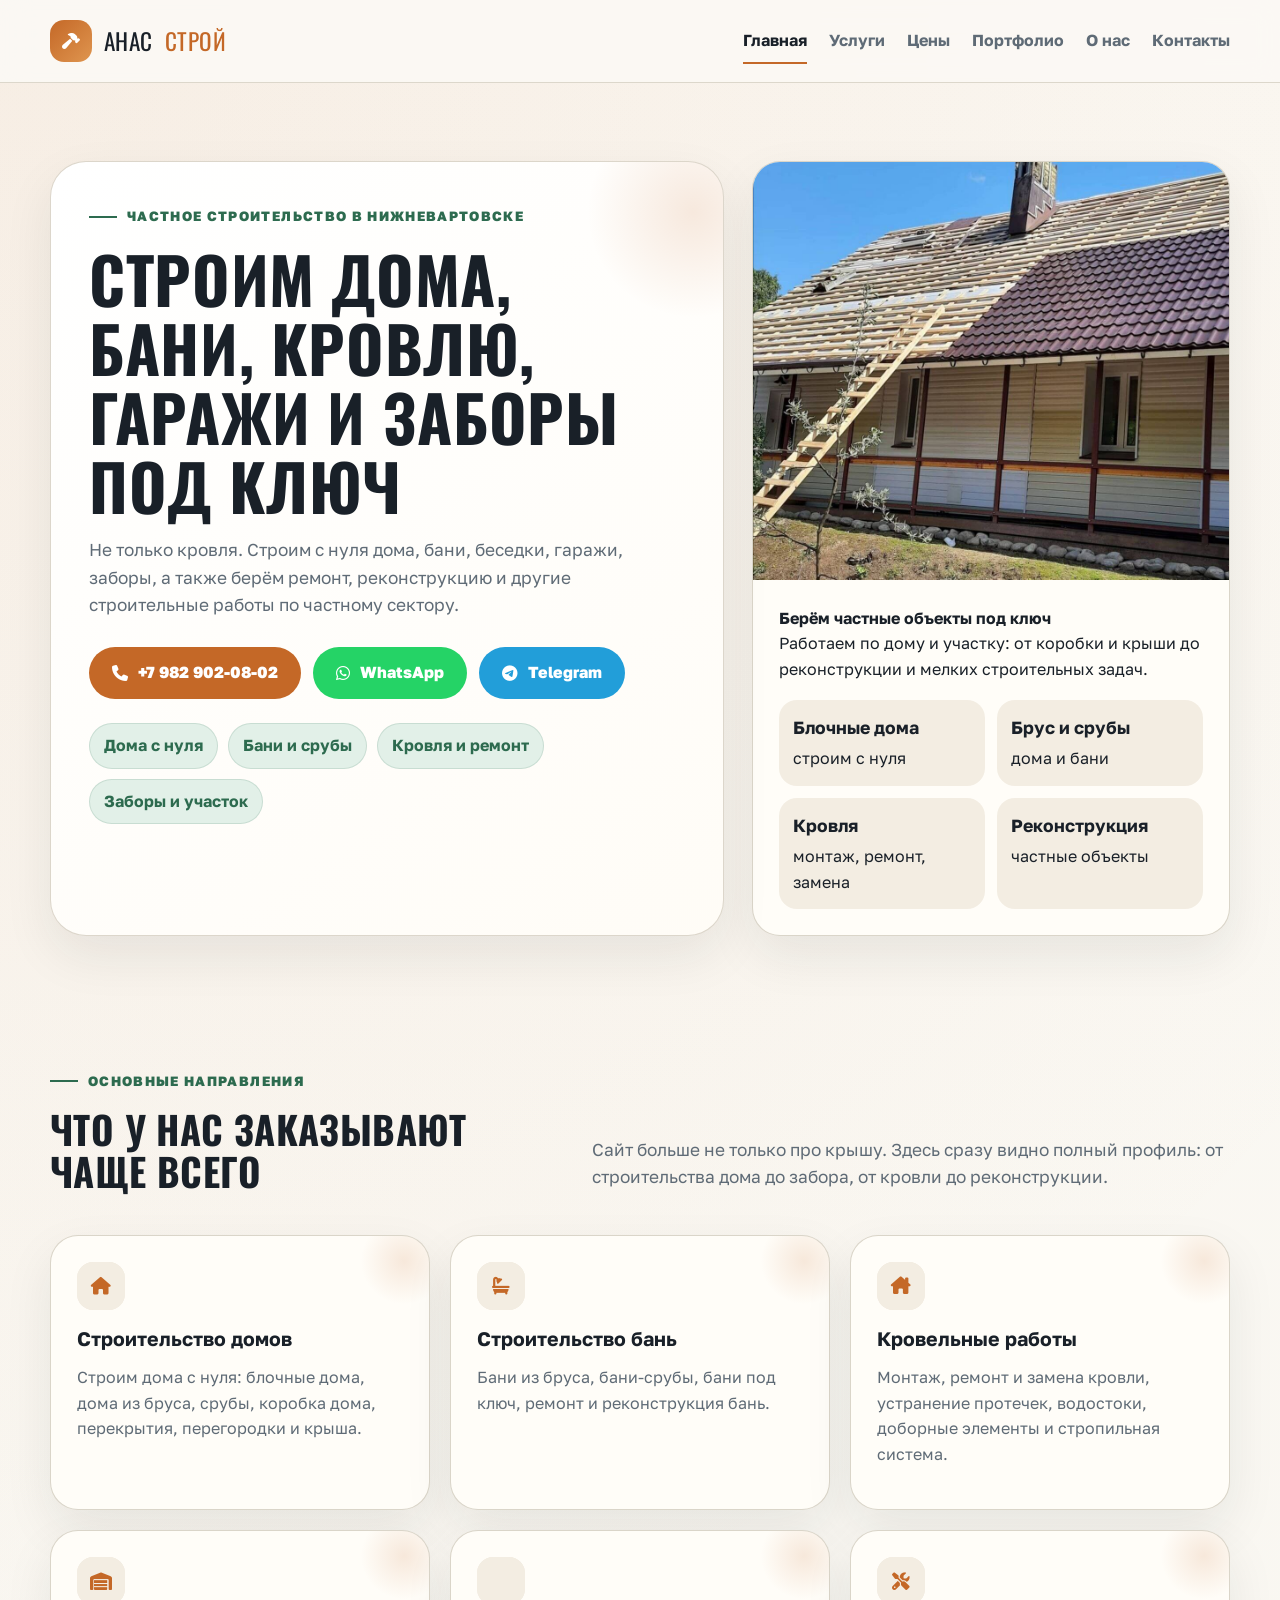
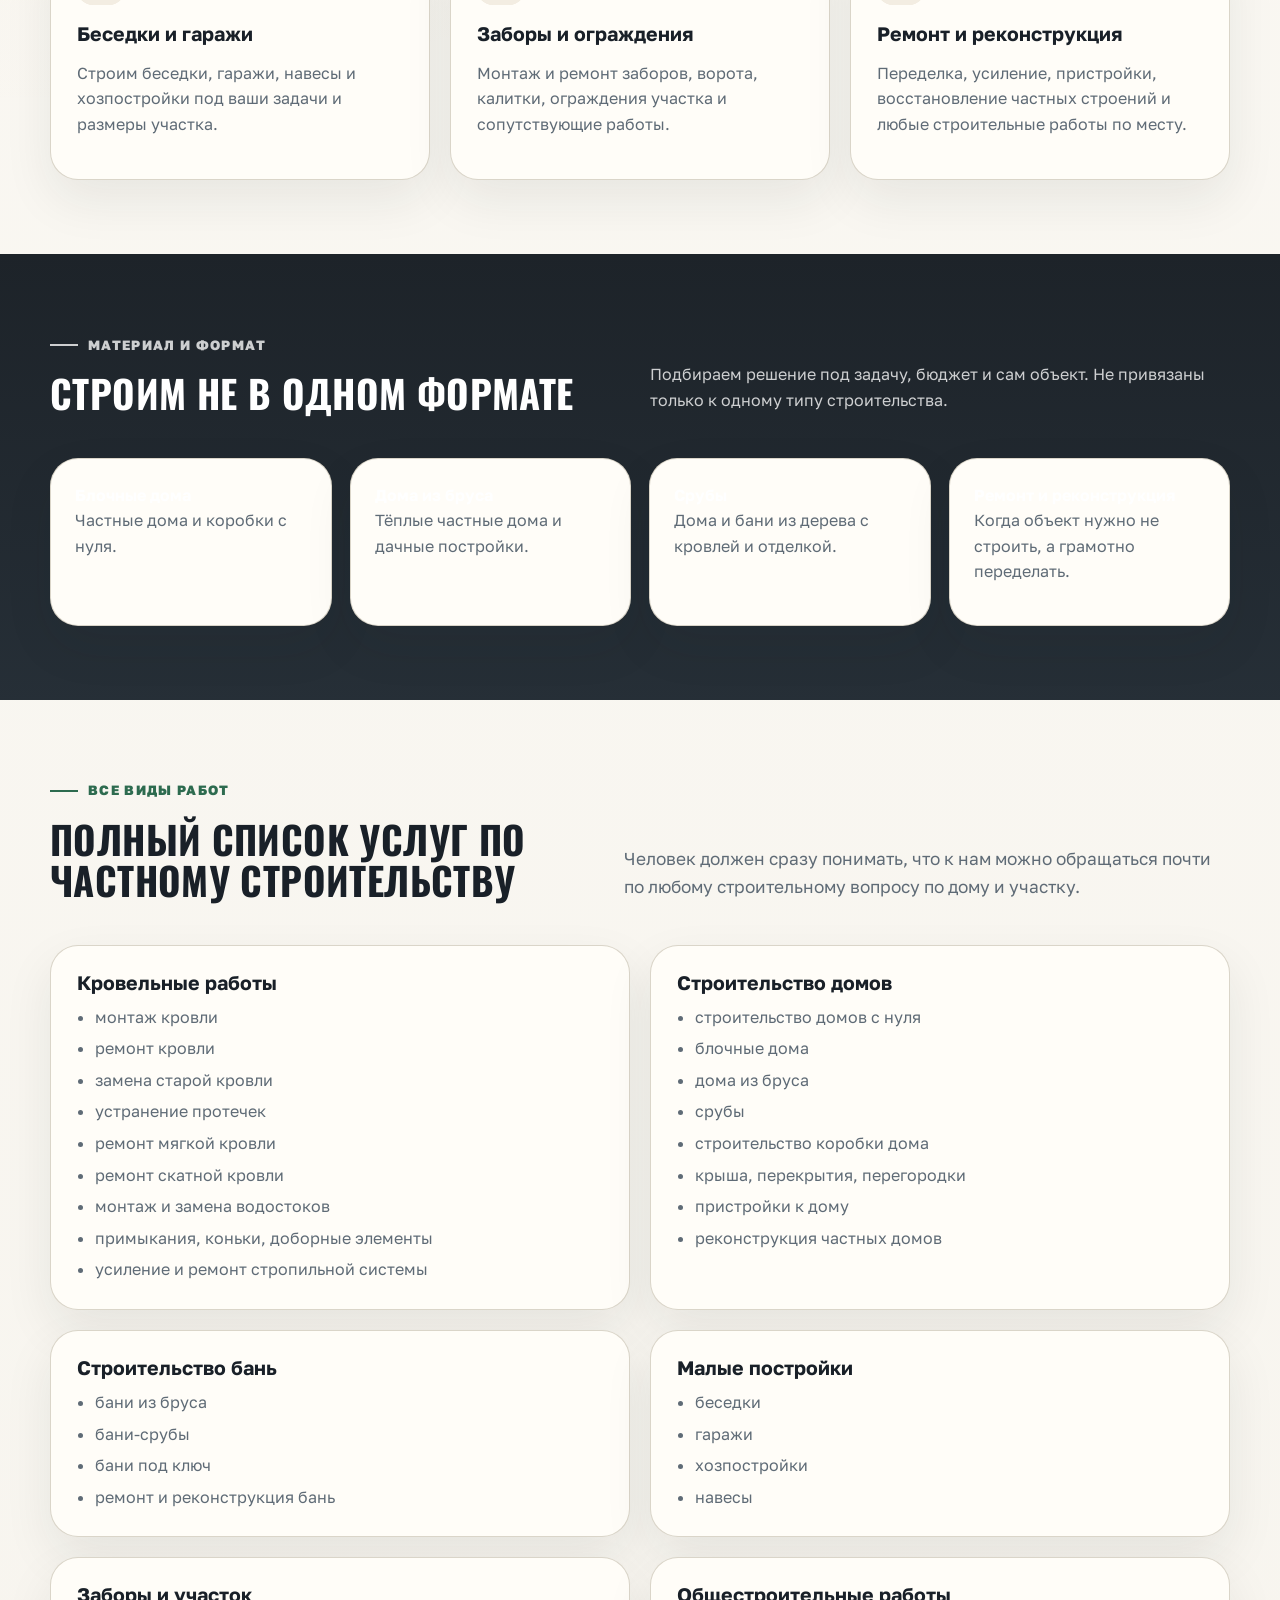
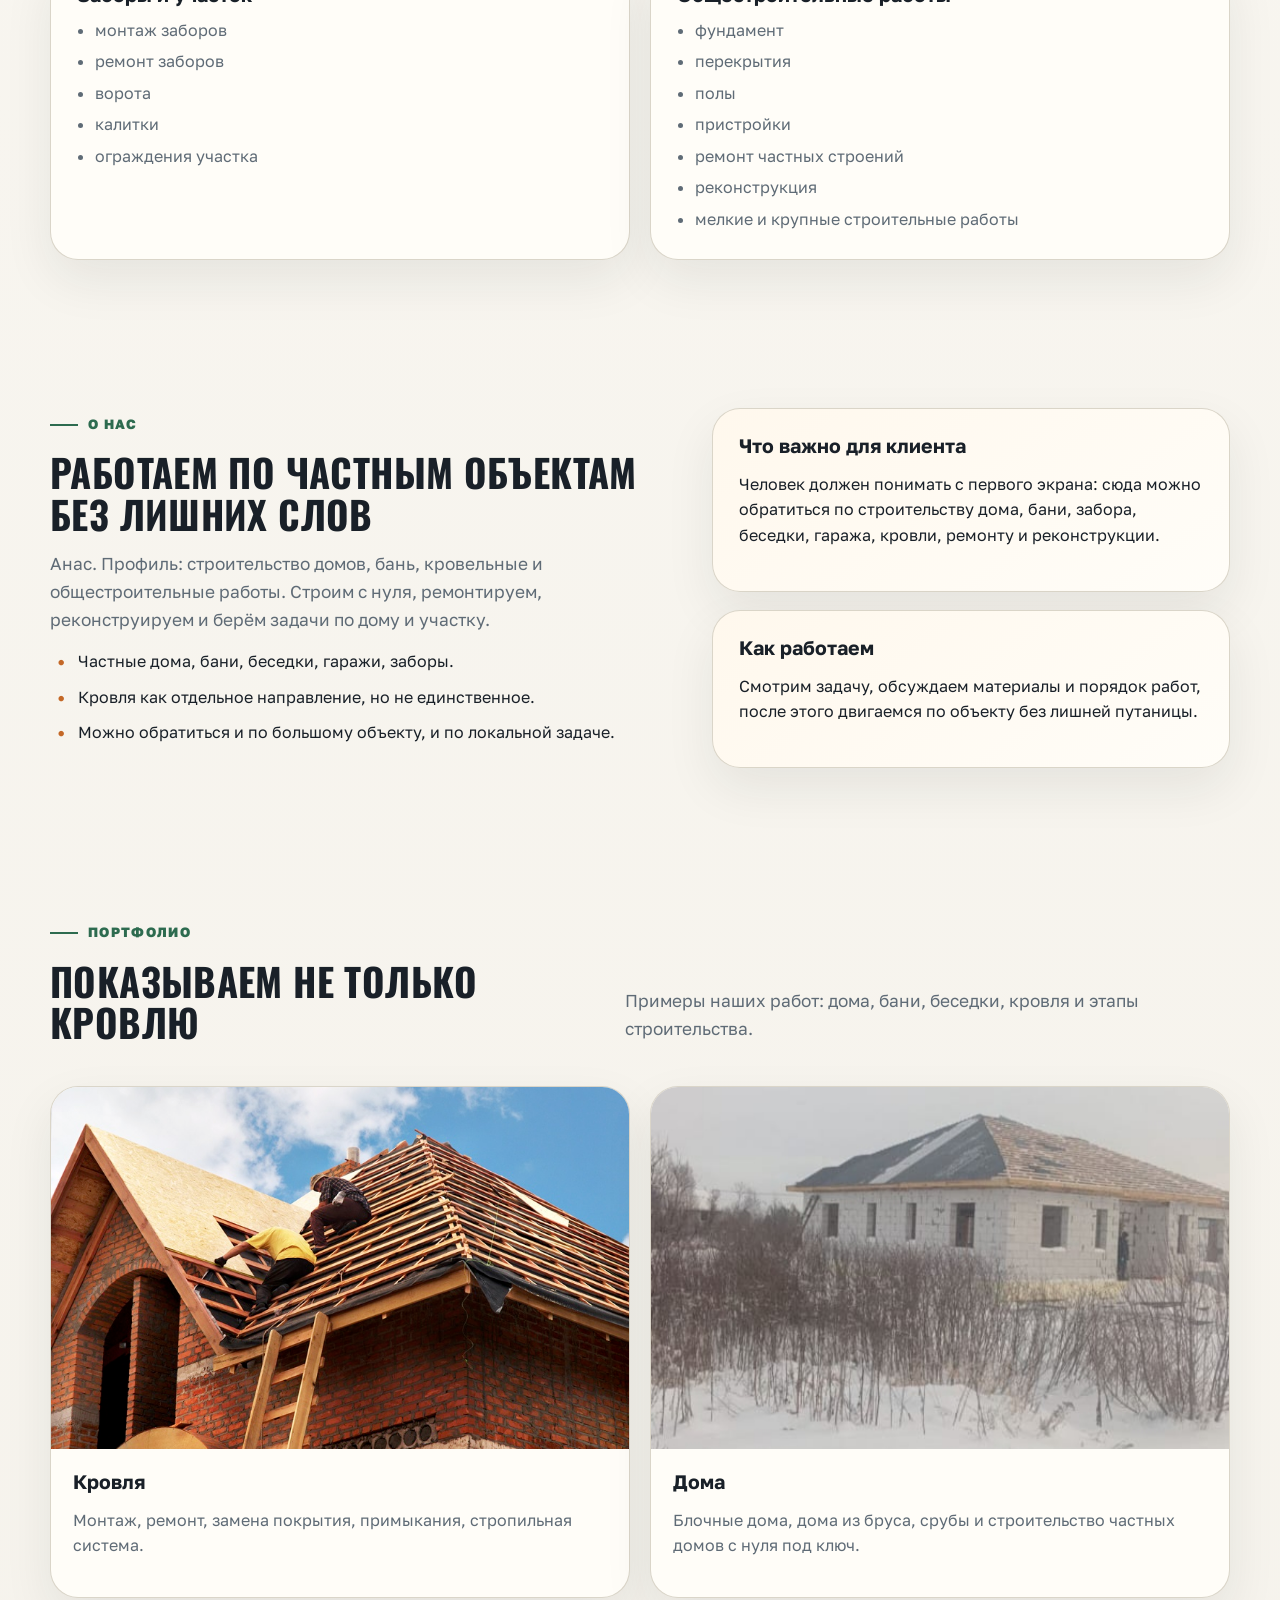
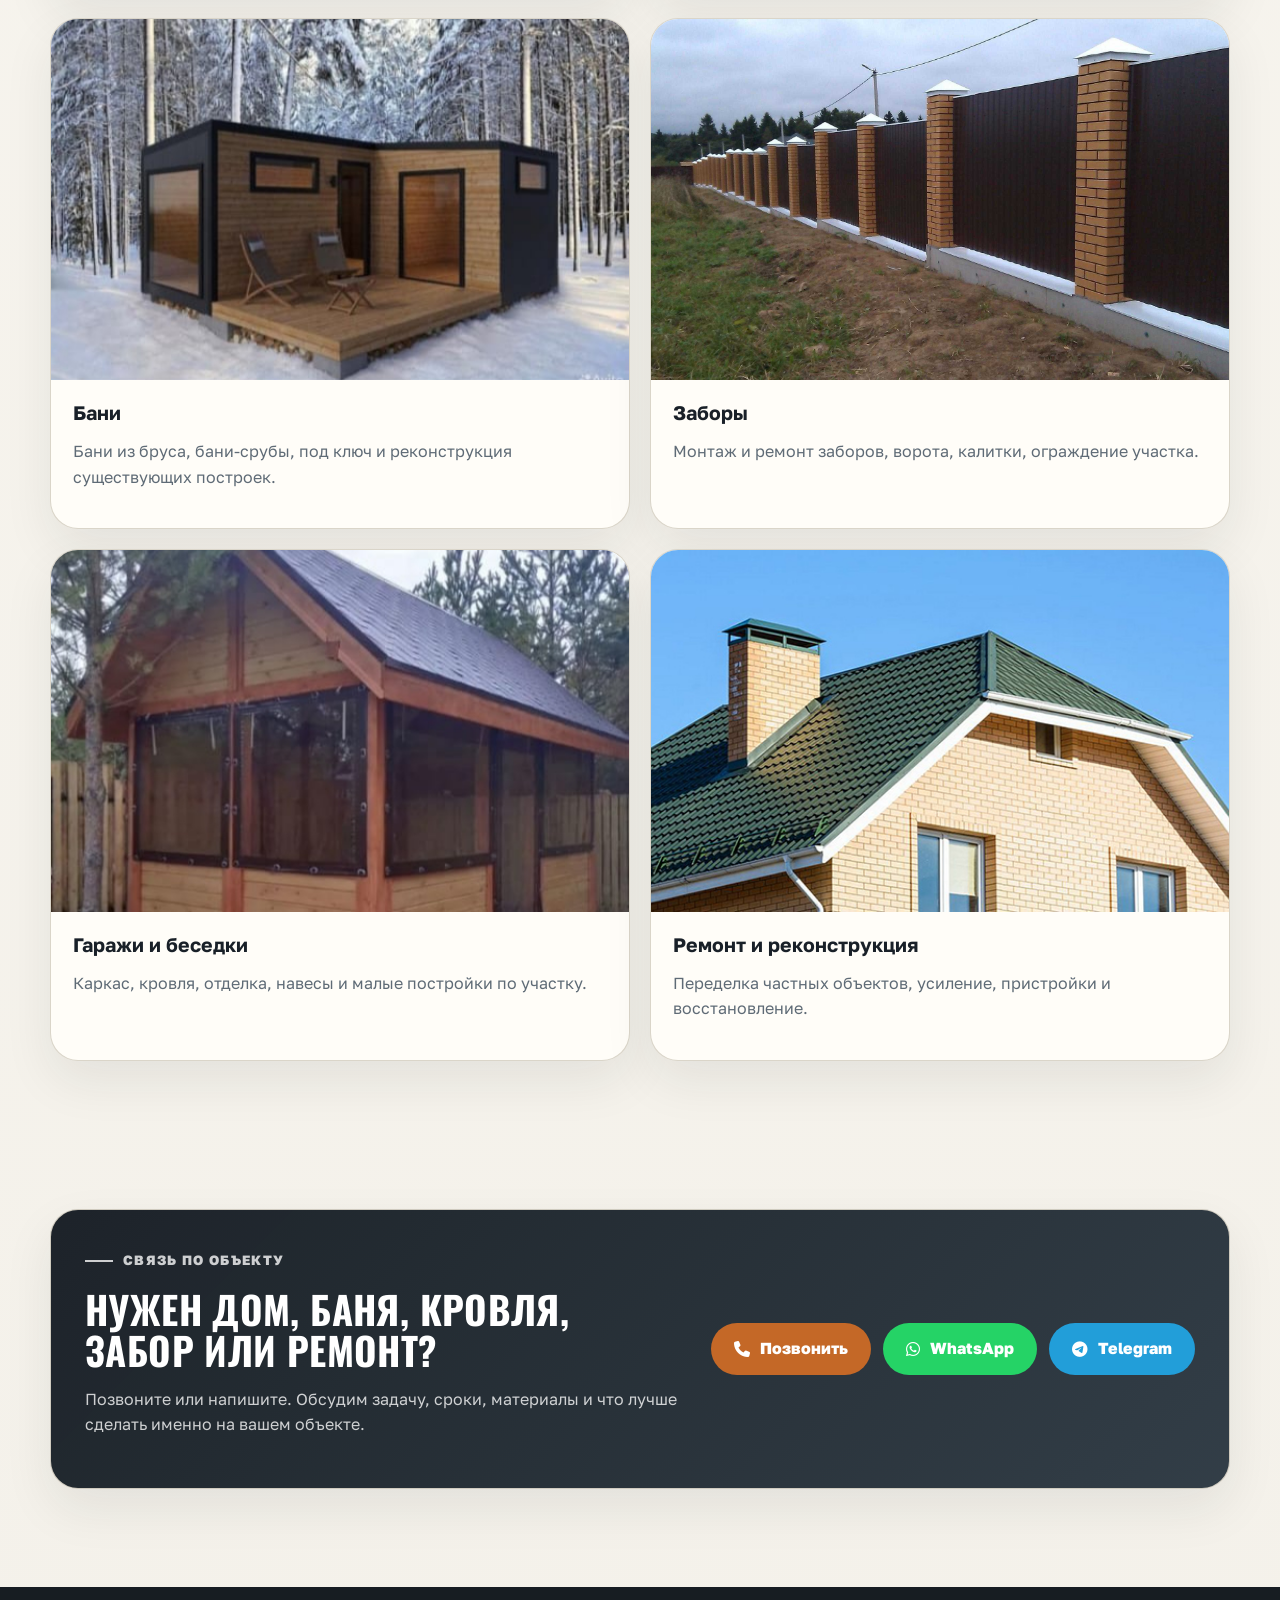
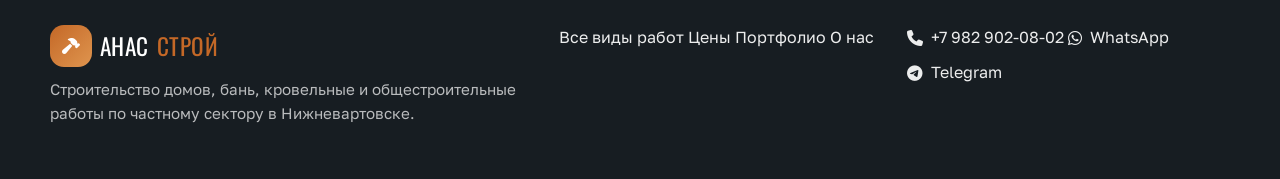
==== index.html @ 3f14ae87 "Initial copy of krovlya1-edit site" ====
<!DOCTYPE html>
<html lang="ru">
<head>
  <meta charset="UTF-8">
  <meta name="viewport" content="width=device-width, initial-scale=1.0">
  <title>Строительство домов, бань и кровельные работы в Нижневартовске | Анас</title>
  <meta name="description" content="Анас. Строительство домов, бань, беседок, гаражей и заборов в Нижневартовске. Кровельные работы, ремонт, реконструкция и все строительные работы по частному сектору.">
  <meta name="theme-color" content="#1d2329">
  <link rel="preconnect" href="https://fonts.googleapis.com">
  <link rel="preconnect" href="https://fonts.gstatic.com" crossorigin>
  <link href="https://fonts.googleapis.com/css2?family=Golos+Text:wght@400;500;700;800&family=Oswald:wght@500;600;700&display=swap" rel="stylesheet">
  <link rel="stylesheet" href="styles.css">
  <link rel="stylesheet" href="https://cdnjs.cloudflare.com/ajax/libs/font-awesome/6.5.0/css/all.min.css">
</head>
<body>
  <header class="site-header">
    <div class="container nav-wrap">
      <a href="index.html" class="logo">
        <span class="logo-mark"><i class="fa-solid fa-hammer"></i></span>
        <span>Анас</span>
        <span>Строй</span>
      </a>

      <button class="menu-toggle" aria-label="Открыть меню" aria-expanded="false">
        <i class="fa-solid fa-bars"></i>
      </button>

      <nav class="site-nav">
        <a href="index.html" class="active">Главная</a>
        <a href="services.html">Услуги</a>
        <a href="prices.html">Цены</a>
        <a href="portfolio.html">Портфолио</a>
        <a href="about.html">О нас</a>
        <a href="contacts.html">Контакты</a>
      </nav>
    </div>
  </header>

  <main>
    <section class="hero">
      <div class="container hero-grid">
        <div class="hero-copy">
          <p class="eyebrow">Частное строительство в Нижневартовске</p>
          <h1>Строим дома, бани, кровлю, гаражи и заборы под ключ</h1>
          <p class="lead">
            Не только кровля. Строим с нуля дома, бани, беседки, гаражи, заборы,
            а также берём ремонт, реконструкцию и другие строительные работы по частному сектору.
          </p>

          <div class="hero-actions">
            <a class="btn btn-primary" href="tel:+79829020802">
              <i class="fa-solid fa-phone"></i>
              +7 982 902-08-02
            </a>
            <a class="btn btn-whatsapp" href="https://wa.me/79829020802" target="_blank" rel="noopener">
              <i class="fa-brands fa-whatsapp"></i>
              WhatsApp
            </a>
            <a class="btn btn-telegram" href="https://t.me/+79829020802" target="_blank" rel="noopener">
              <i class="fa-brands fa-telegram"></i>
              Telegram
            </a>
          </div>

          <ul class="hero-badges">
            <li>Дома с нуля</li>
            <li>Бани и срубы</li>
            <li>Кровля и ремонт</li>
            <li>Заборы и участок</li>
          </ul>
        </div>

        <aside class="hero-panel">
          <img src="assets/hero-source.jpg" alt="Строительные и кровельные работы">
          <div class="hero-panel-content">
            <strong>Берём частные объекты под ключ</strong>
            <p>Работаем по дому и участку: от коробки и крыши до реконструкции и мелких строительных задач.</p>

            <div class="hero-panel-grid">
              <div>
                <strong>Блочные дома</strong>
                <span>строим с нуля</span>
              </div>
              <div>
                <strong>Брус и срубы</strong>
                <span>дома и бани</span>
              </div>
              <div>
                <strong>Кровля</strong>
                <span>монтаж, ремонт, замена</span>
              </div>
              <div>
                <strong>Реконструкция</strong>
                <span>частные объекты</span>
              </div>
            </div>
          </div>
        </aside>
      </div>
    </section>

    <section class="section">
      <div class="container">
        <div class="section-heading">
          <div>
            <p class="eyebrow">Основные направления</p>
            <h2>Что у нас заказывают чаще всего</h2>
          </div>
          <p class="section-intro">
            Сайт больше не только про крышу. Здесь сразу видно полный профиль:
            от строительства дома до забора, от кровли до реконструкции.
          </p>
        </div>

        <div class="cards three-col">
          <article class="card direction-card">
            <div class="mini-icon"><i class="fa-solid fa-house"></i></div>
            <h3>Строительство домов</h3>
            <p>Строим дома с нуля: блочные дома, дома из бруса, срубы, коробка дома, перекрытия, перегородки и крыша.</p>
          </article>

          <article class="card direction-card">
            <div class="mini-icon"><i class="fa-solid fa-bath"></i></div>
            <h3>Строительство бань</h3>
            <p>Бани из бруса, бани-срубы, бани под ключ, ремонт и реконструкция бань.</p>
          </article>

          <article class="card direction-card">
            <div class="mini-icon"><i class="fa-solid fa-house-chimney"></i></div>
            <h3>Кровельные работы</h3>
            <p>Монтаж, ремонт и замена кровли, устранение протечек, водостоки, доборные элементы и стропильная система.</p>
          </article>

          <article class="card direction-card">
            <div class="mini-icon"><i class="fa-solid fa-warehouse"></i></div>
            <h3>Беседки и гаражи</h3>
            <p>Строим беседки, гаражи, навесы и хозпостройки под ваши задачи и размеры участка.</p>
          </article>

          <article class="card direction-card">
            <div class="mini-icon"><i class="fa-solid fa-fence"></i></div>
            <h3>Заборы и ограждения</h3>
            <p>Монтаж и ремонт заборов, ворота, калитки, ограждения участка и сопутствующие работы.</p>
          </article>

          <article class="card direction-card">
            <div class="mini-icon"><i class="fa-solid fa-screwdriver-wrench"></i></div>
            <h3>Ремонт и реконструкция</h3>
            <p>Переделка, усиление, пристройки, восстановление частных строений и любые строительные работы по месту.</p>
          </article>
        </div>
      </div>
    </section>

    <section class="section section-dark">
      <div class="container">
        <div class="section-heading">
          <div>
            <p class="eyebrow">Материал и формат</p>
            <h2>Строим не в одном формате</h2>
          </div>
          <p>Подбираем решение под задачу, бюджет и сам объект. Не привязаны только к одному типу строительства.</p>
        </div>

        <div class="stats-strip">
          <article class="card dark-card">
            <strong>Блочные дома</strong>
            <p>Частные дома и коробки с нуля.</p>
          </article>
          <article class="card dark-card">
            <strong>Дома из бруса</strong>
            <p>Тёплые частные дома и дачные постройки.</p>
          </article>
          <article class="card dark-card">
            <strong>Срубы</strong>
            <p>Дома и бани из дерева с кровлей и отделкой.</p>
          </article>
          <article class="card dark-card">
            <strong>Ремонт и реконструкция</strong>
            <p>Когда объект нужно не строить, а грамотно переделать.</p>
          </article>
        </div>
      </div>
    </section>

    <section class="section">
      <div class="container">
        <div class="section-heading">
          <div>
            <p class="eyebrow">Все виды работ</p>
            <h2>Полный список услуг по частному строительству</h2>
          </div>
          <p class="section-intro">Человек должен сразу понимать, что к нам можно обращаться почти по любому строительному вопросу по дому и участку.</p>
        </div>

        <div class="service-groups">
          <article class="service-cluster">
            <h3>Кровельные работы</h3>
            <ul>
              <li>монтаж кровли</li>
              <li>ремонт кровли</li>
              <li>замена старой кровли</li>
              <li>устранение протечек</li>
              <li>ремонт мягкой кровли</li>
              <li>ремонт скатной кровли</li>
              <li>монтаж и замена водостоков</li>
              <li>примыкания, коньки, доборные элементы</li>
              <li>усиление и ремонт стропильной системы</li>
            </ul>
          </article>

          <article class="service-cluster">
            <h3>Строительство домов</h3>
            <ul>
              <li>строительство домов с нуля</li>
              <li>блочные дома</li>
              <li>дома из бруса</li>
              <li>срубы</li>
              <li>строительство коробки дома</li>
              <li>крыша, перекрытия, перегородки</li>
              <li>пристройки к дому</li>
              <li>реконструкция частных домов</li>
            </ul>
          </article>

          <article class="service-cluster">
            <h3>Строительство бань</h3>
            <ul>
              <li>бани из бруса</li>
              <li>бани-срубы</li>
              <li>бани под ключ</li>
              <li>ремонт и реконструкция бань</li>
            </ul>
          </article>

          <article class="service-cluster">
            <h3>Малые постройки</h3>
            <ul>
              <li>беседки</li>
              <li>гаражи</li>
              <li>хозпостройки</li>
              <li>навесы</li>
            </ul>
          </article>

          <article class="service-cluster">
            <h3>Заборы и участок</h3>
            <ul>
              <li>монтаж заборов</li>
              <li>ремонт заборов</li>
              <li>ворота</li>
              <li>калитки</li>
              <li>ограждения участка</li>
            </ul>
          </article>

          <article class="service-cluster">
            <h3>Общестроительные работы</h3>
            <ul>
              <li>фундамент</li>
              <li>перекрытия</li>
              <li>полы</li>
              <li>пристройки</li>
              <li>ремонт частных строений</li>
              <li>реконструкция</li>
              <li>мелкие и крупные строительные работы</li>
            </ul>
          </article>
        </div>
      </div>
    </section>

    <section class="section">
      <div class="container about-grid">
        <div>
          <p class="eyebrow">О нас</p>
          <h2>Работаем по частным объектам без лишних слов</h2>
          <p class="lead">
            Анас. Профиль: строительство домов, бань, кровельные и общестроительные работы.
            Строим с нуля, ремонтируем, реконструируем и берём задачи по дому и участку.
          </p>
          <ul class="list-check">
            <li>Частные дома, бани, беседки, гаражи, заборы.</li>
            <li>Кровля как отдельное направление, но не единственное.</li>
            <li>Можно обратиться и по большому объекту, и по локальной задаче.</li>
          </ul>
        </div>

        <div class="about-note">
          <article class="info-panel">
            <h3>Что важно для клиента</h3>
            <p>Человек должен понимать с первого экрана: сюда можно обратиться по строительству дома, бани, забора, беседки, гаража, кровли, ремонту и реконструкции.</p>
          </article>
          <article class="info-panel">
            <h3>Как работаем</h3>
            <p>Смотрим задачу, обсуждаем материалы и порядок работ, после этого двигаемся по объекту без лишней путаницы.</p>
          </article>
        </div>
      </div>
    </section>

    <section class="section">
      <div class="container">
        <div class="section-heading">
          <div>
            <p class="eyebrow">Портфолио</p>
            <h2>Показываем не только кровлю</h2>
          </div>
          <p class="section-intro">Примеры наших работ: дома, бани, беседки, кровля и этапы строительства.</p>
        </div>

        <div class="portfolio-gallery">
          <article class="photo-card">
            <img src="assets/r-1.jpg" alt="Кровельные работы">
            <div class="photo-card-content">
              <h3>Кровля</h3>
              <p class="portfolio-copy">Монтаж, ремонт, замена покрытия, примыкания, стропильная система.</p>
            </div>
          </article>
          <article class="photo-card">
            <img src="images/portfolio/1.jpg" alt="Строительство дома из блока">
            <div class="photo-card-content">
              <h3>Дома</h3>
              <p class="portfolio-copy">Блочные дома, дома из бруса, срубы и строительство частных домов с нуля под ключ.</p>
            </div>
          </article>
          <article class="photo-card">
            <img src="images/portfolio/6.jpg" alt="Современная баня с террасой">
            <div class="photo-card-content">
              <h3>Бани</h3>
              <p class="portfolio-copy">Бани из бруса, бани-срубы, под ключ и реконструкция существующих построек.</p>
            </div>
          </article>
          <article class="photo-card">
            <img src="assets/zabor-1.jpg" alt="Заборы и ограждения">
            <div class="photo-card-content">
              <h3>Заборы</h3>
              <p class="portfolio-copy">Монтаж и ремонт заборов, ворота, калитки, ограждение участка.</p>
            </div>
          </article>
          <article class="photo-card">
            <img src="images/portfolio/8.jpg" alt="Закрытая беседка">
            <div class="photo-card-content">
              <h3>Гаражи и беседки</h3>
              <p class="portfolio-copy">Каркас, кровля, отделка, навесы и малые постройки по участку.</p>
            </div>
          </article>
          <article class="photo-card">
            <img src="assets/kompl-2.jpg" alt="Ремонт и реконструкция">
            <div class="photo-card-content">
              <h3>Ремонт и реконструкция</h3>
              <p class="portfolio-copy">Переделка частных объектов, усиление, пристройки и восстановление.</p>
            </div>
          </article>
        </div>
      </div>
    </section>

    <section class="section">
      <div class="container cta-box">
        <div>
          <p class="eyebrow">Связь по объекту</p>
          <h2>Нужен дом, баня, кровля, забор или ремонт?</h2>
          <p>Позвоните или напишите. Обсудим задачу, сроки, материалы и что лучше сделать именно на вашем объекте.</p>
        </div>
        <div class="cta-actions">
          <a class="btn btn-primary" href="tel:+79829020802">
            <i class="fa-solid fa-phone"></i>
            Позвонить
          </a>
          <a class="btn btn-whatsapp" href="https://wa.me/79829020802" target="_blank" rel="noopener">
            <i class="fa-brands fa-whatsapp"></i>
            WhatsApp
          </a>
          <a class="btn btn-telegram" href="https://t.me/+79829020802" target="_blank" rel="noopener">
            <i class="fa-brands fa-telegram"></i>
            Telegram
          </a>
        </div>
      </div>
    </section>
  </main>

  <footer class="site-footer">
    <div class="container footer-grid">
      <div>
        <a href="index.html" class="logo">
          <span class="logo-mark"><i class="fa-solid fa-hammer"></i></span>
          <span>Анас</span>
          <span>Строй</span>
        </a>
        <p class="footer-note">Строительство домов, бань, кровельные и общестроительные работы по частному сектору в Нижневартовске.</p>
      </div>
      <div>
        <a href="services.html">Все виды работ</a>
        <a href="prices.html">Цены</a>
        <a href="portfolio.html">Портфолио</a>
        <a href="about.html">О нас</a>
      </div>
      <div>
        <a href="tel:+79829020802"><i class="fa-solid fa-phone"></i> +7 982 902-08-02</a>
        <a href="https://wa.me/79829020802" target="_blank" rel="noopener"><i class="fa-brands fa-whatsapp"></i> WhatsApp</a>
        <a href="https://t.me/+79829020802" target="_blank" rel="noopener"><i class="fa-brands fa-telegram"></i> Telegram</a>
      </div>
    </div>
  </footer>

  <script src="script.js"></script>
</body>
</html>
---- styles.css ----
:root {
  --bg: #f4f1ea;
  --surface: #fffdf8;
  --surface-strong: #f3ede2;
  --surface-dark: #1d2329;
  --surface-dark-2: #262f37;
  --text: #192028;
  --muted: #5f6b76;
  --line: #d9d3c7;
  --brand: #c46827;
  --brand-dark: #9f4d15;
  --accent: #2d6b4f;
  --accent-soft: #e2f0e8;
  --warning: #e6b450;
  --white: #ffffff;
  --shadow: 0 20px 50px rgba(25, 32, 40, 0.08);
  --radius: 28px;
}

* {
  box-sizing: border-box;
}

html {
  scroll-behavior: smooth;
}

body {
  margin: 0;
  font-family: "Golos Text", "Segoe UI", sans-serif;
  background:
    radial-gradient(circle at top left, rgba(196, 104, 39, 0.08), transparent 26%),
    linear-gradient(180deg, #fbf9f4 0%, var(--bg) 100%);
  color: var(--text);
  line-height: 1.6;
}

img {
  display: block;
  max-width: 100%;
}

a {
  color: inherit;
  text-decoration: none;
}

button,
input,
textarea {
  font: inherit;
}

.container {
  width: min(1180px, calc(100% - 32px));
  margin: 0 auto;
}

.narrow {
  max-width: 820px;
}

.site-header {
  position: sticky;
  top: 0;
  z-index: 100;
  backdrop-filter: blur(14px);
  background: rgba(251, 249, 244, 0.9);
  border-bottom: 1px solid rgba(217, 211, 199, 0.9);
}

.nav-wrap {
  display: flex;
  align-items: center;
  justify-content: space-between;
  gap: 24px;
  min-height: 82px;
}

.logo {
  display: inline-flex;
  align-items: center;
  gap: 12px;
  font-family: "Oswald", sans-serif;
  font-size: 1.45rem;
  letter-spacing: 0.02em;
  text-transform: uppercase;
}

.logo-mark {
  display: inline-grid;
  place-items: center;
  width: 42px;
  height: 42px;
  border-radius: 14px;
  background: linear-gradient(135deg, var(--brand), #df954f);
  color: var(--white);
  font-size: 1rem;
}

.logo span:last-child {
  color: var(--brand);
}

.site-nav {
  display: flex;
  align-items: center;
  gap: 22px;
}

.site-nav a {
  position: relative;
  color: var(--muted);
  font-weight: 700;
}

.site-nav a::after {
  content: "";
  position: absolute;
  left: 0;
  bottom: -10px;
  width: 100%;
  height: 2px;
  background: var(--brand);
  transform: scaleX(0);
  transform-origin: left;
  transition: transform 0.18s ease;
}

.site-nav a:hover,
.site-nav a.active {
  color: var(--text);
}

.site-nav a:hover::after,
.site-nav a.active::after {
  transform: scaleX(1);
}

.menu-toggle {
  display: none;
  width: 46px;
  height: 46px;
  border: 1px solid var(--line);
  border-radius: 14px;
  background: var(--surface);
  color: var(--text);
  cursor: pointer;
}

.hero,
.page-hero {
  padding: 78px 0 54px;
}

.hero-grid,
.split-grid,
.cta-box,
.contact-layout,
.about-grid {
  display: grid;
  gap: 28px;
}

.hero-grid {
  grid-template-columns: minmax(0, 1.2fr) minmax(320px, 0.85fr);
  align-items: stretch;
}

.eyebrow {
  display: inline-flex;
  align-items: center;
  gap: 10px;
  margin: 0 0 16px;
  font-size: 0.84rem;
  text-transform: uppercase;
  letter-spacing: 0.1em;
  color: var(--accent);
  font-weight: 800;
}

.eyebrow::before {
  content: "";
  width: 28px;
  height: 2px;
  background: currentColor;
}

h1,
h2,
h3,
h4 {
  margin: 0 0 16px;
  line-height: 1.08;
}

h1 {
  font-family: "Oswald", sans-serif;
  font-size: clamp(2.5rem, 5vw, 4.8rem);
  text-transform: uppercase;
  letter-spacing: 0.01em;
}

h2 {
  font-family: "Oswald", sans-serif;
  font-size: clamp(1.8rem, 3vw, 3rem);
  text-transform: uppercase;
  letter-spacing: 0.01em;
}

h3 {
  font-size: 1.22rem;
}

p {
  margin: 0 0 16px;
}

.lead,
.page-hero p:last-child,
.section-intro {
  font-size: 1.08rem;
  color: var(--muted);
  max-width: 64ch;
}

.hero-copy {
  position: relative;
  padding: 38px;
  border-radius: calc(var(--radius) + 8px);
  background:
    linear-gradient(145deg, rgba(255, 255, 255, 0.95), rgba(255, 252, 246, 0.95)),
    var(--surface);
  border: 1px solid rgba(217, 211, 199, 0.92);
  box-shadow: var(--shadow);
  overflow: hidden;
}

.hero-copy::after {
  content: "";
  position: absolute;
  right: -80px;
  top: -60px;
  width: 220px;
  height: 220px;
  border-radius: 50%;
  background: radial-gradient(circle, rgba(196, 104, 39, 0.14), transparent 68%);
}

.hero-actions,
.cta-actions,
.contact-actions,
.button-row {
  display: flex;
  flex-wrap: wrap;
  gap: 12px;
}

.hero-actions {
  margin: 28px 0 0;
}

.btn {
  display: inline-flex;
  align-items: center;
  justify-content: center;
  gap: 10px;
  min-height: 52px;
  padding: 0 22px;
  border-radius: 999px;
  border: 1px solid transparent;
  font-weight: 800;
  transition: transform 0.2s ease, background 0.2s ease, border-color 0.2s ease;
}

.btn:hover {
  transform: translateY(-1px);
}

.btn-primary {
  background: var(--brand);
  color: var(--white);
}

.btn-primary:hover {
  background: var(--brand-dark);
}

.btn-secondary {
  background: var(--surface);
  border-color: var(--line);
}

.btn-whatsapp {
  background: #25d366;
  color: #fff;
}

.btn-telegram {
  background: #229ed9;
  color: #fff;
}

.hero-badges,
.pill-list,
.stat-list {
  list-style: none;
  padding: 0;
  margin: 0;
}

.hero-badges,
.pill-list {
  display: flex;
  flex-wrap: wrap;
  gap: 10px;
  margin-top: 24px;
}

.hero-badges li,
.pill-list li {
  padding: 9px 14px;
  border-radius: 999px;
  background: var(--accent-soft);
  color: var(--accent);
  font-weight: 700;
  border: 1px solid rgba(45, 107, 79, 0.14);
}

.hero-panel,
.card,
.photo-card,
.portfolio-item,
.cta-box,
.service-cluster,
.info-panel {
  background: var(--surface);
  border: 1px solid rgba(217, 211, 199, 0.95);
  border-radius: var(--radius);
  box-shadow: var(--shadow);
}

.hero-panel {
  overflow: hidden;
  display: grid;
  grid-template-rows: auto 1fr;
}

.hero-panel img {
  width: 100%;
  height: 100%;
  min-height: 280px;
  object-fit: cover;
}

.hero-panel-content {
  padding: 26px;
}

.hero-panel-grid {
  display: grid;
  grid-template-columns: repeat(2, 1fr);
  gap: 12px;
  margin-top: 18px;
}

.hero-panel-grid div {
  padding: 14px;
  border-radius: 18px;
  background: var(--surface-strong);
}

.hero-panel-grid strong,
.stat-list strong {
  display: block;
  font-size: 1.1rem;
  margin-bottom: 4px;
}

.section {
  padding: 74px 0;
}

.section-dark {
  background:
    linear-gradient(180deg, rgba(29, 35, 41, 0.98), rgba(38, 47, 55, 0.98)),
    var(--surface-dark);
  color: var(--white);
}

.section-dark .eyebrow,
.section-dark p,
.section-dark li {
  color: rgba(255, 255, 255, 0.78);
}

.section-heading {
  display: flex;
  justify-content: space-between;
  align-items: end;
  gap: 24px;
  margin-bottom: 28px;
}

.section-heading p {
  max-width: 58ch;
}

.cards {
  display: grid;
  gap: 20px;
}

.two-col {
  grid-template-columns: repeat(2, minmax(0, 1fr));
}

.three-col {
  grid-template-columns: repeat(3, minmax(0, 1fr));
}

.four-col {
  grid-template-columns: repeat(4, minmax(0, 1fr));
}

.card,
.service-cluster,
.info-panel {
  padding: 26px;
}

.card p,
.card li,
.service-cluster li,
.portfolio-copy,
.contact-card p,
.site-footer p {
  color: var(--muted);
}

.direction-card {
  position: relative;
  overflow: hidden;
}

.direction-card::before {
  content: "";
  position: absolute;
  right: -20px;
  top: -20px;
  width: 90px;
  height: 90px;
  border-radius: 50%;
  background: radial-gradient(circle, rgba(196, 104, 39, 0.14), transparent 68%);
}

.direction-card i,
.mini-icon {
  width: 48px;
  height: 48px;
  display: inline-grid;
  place-items: center;
  border-radius: 16px;
  background: var(--surface-strong);
  color: var(--brand);
  margin-bottom: 18px;
  font-size: 1.1rem;
}

.stats-strip {
  display: grid;
  grid-template-columns: repeat(4, minmax(0, 1fr));
  gap: 18px;
}

.stat-list li,
.stats-strip .card {
  padding: 24px;
}

.service-groups {
  display: grid;
  grid-template-columns: repeat(2, minmax(0, 1fr));
  gap: 20px;
}

.service-cluster h3 {
  margin-bottom: 12px;
}

.service-cluster ul {
  margin: 0;
  padding-left: 18px;
}

.service-cluster li + li {
  margin-top: 6px;
}

.about-grid,
.contact-layout {
  grid-template-columns: minmax(0, 1.1fr) minmax(300px, 0.9fr);
  align-items: start;
}

.about-note {
  display: grid;
  gap: 18px;
}

.about-note .info-panel {
  background: linear-gradient(145deg, #fff8ed, #fffdf8);
}

.list-check {
  list-style: none;
  padding: 0;
  margin: 0;
}

.list-check li {
  position: relative;
  padding-left: 28px;
}

.list-check li + li {
  margin-top: 10px;
}

.list-check li::before {
  content: "•";
  position: absolute;
  left: 8px;
  top: 0;
  color: var(--brand);
  font-weight: 900;
}

.portfolio-section + .portfolio-section {
  padding-top: 0;
}

.portfolio-category {
  display: flex;
  justify-content: space-between;
  gap: 20px;
  align-items: end;
  margin-bottom: 22px;
}

.portfolio-gallery {
  display: grid;
  grid-template-columns: repeat(2, minmax(0, 1fr));
  gap: 20px;
}

.portfolio-filters {
  display: flex;
  flex-wrap: wrap;
  gap: 12px;
  margin: 18px 0 28px;
}

.portfolio-filter {
  min-height: 46px;
  padding: 0 18px;
  border-radius: 999px;
  border: 1px solid var(--line);
  background: var(--surface);
  color: var(--muted);
  font-weight: 800;
  cursor: pointer;
}

.portfolio-filter.is-active {
  background: var(--brand);
  border-color: var(--brand);
  color: var(--white);
}

.portfolio-grid-cards {
  display: grid;
  grid-template-columns: repeat(3, minmax(0, 1fr));
  gap: 20px;
}

.portfolio-item,
.photo-card {
  overflow: hidden;
}

.portfolio-item img,
.photo-card img,
.placeholder-photo {
  width: 100%;
  aspect-ratio: 16 / 10;
  object-fit: cover;
}

.portfolio-item-content,
.photo-card-content {
  padding: 22px;
}

.portfolio-open {
  display: block;
  width: 100%;
  padding: 0;
  border: 0;
  background: transparent;
  cursor: zoom-in;
}

.portfolio-open img {
  transition: transform 0.25s ease;
}

.portfolio-open:hover img {
  transform: scale(1.03);
}

.portfolio-tag {
  display: inline-flex;
  margin-bottom: 10px;
  padding: 7px 12px;
  border-radius: 999px;
  background: var(--surface-strong);
  color: var(--brand-dark);
  font-size: 0.82rem;
  font-weight: 800;
  letter-spacing: 0.04em;
  text-transform: uppercase;
}

.placeholder-photo {
  display: grid;
  place-items: center;
  background:
    linear-gradient(135deg, rgba(196, 104, 39, 0.2), rgba(45, 107, 79, 0.2)),
    var(--surface-strong);
  color: var(--text);
  font-family: "Oswald", sans-serif;
  font-size: 1.35rem;
  letter-spacing: 0.04em;
  text-transform: uppercase;
}

.portfolio-lightbox {
  position: fixed;
  inset: 0;
  z-index: 200;
  display: grid;
  place-items: center;
  padding: 20px;
  background: rgba(18, 24, 30, 0.88);
}

.portfolio-lightbox[hidden] {
  display: none;
}

.portfolio-lightbox-inner {
  position: relative;
  max-width: min(1100px, 100%);
  width: 100%;
}

.portfolio-lightbox img {
  width: 100%;
  max-height: 78vh;
  object-fit: contain;
  border-radius: 24px;
  background: #0f1419;
}

.portfolio-lightbox-caption {
  margin-top: 14px;
  color: rgba(255, 255, 255, 0.92);
  text-align: center;
  font-weight: 700;
}

.portfolio-lightbox-close {
  position: absolute;
  top: 18px;
  right: 18px;
  width: 48px;
  height: 48px;
  border: 0;
  border-radius: 50%;
  background: rgba(255, 255, 255, 0.14);
  color: var(--white);
  cursor: pointer;
}

.price-note {
  padding: 18px 20px;
  border-radius: 22px;
  background: var(--surface-strong);
  border: 1px solid rgba(217, 211, 199, 0.95);
  color: var(--muted);
}

.price-groups {
  display: grid;
  gap: 22px;
}

.price-card {
  padding: 26px;
}

.price-card h3 {
  margin-bottom: 14px;
}

.price-table {
  display: grid;
  gap: 10px;
}

.price-row {
  display: grid;
  grid-template-columns: minmax(0, 1.4fr) auto;
  gap: 16px;
  align-items: center;
  padding: 14px 0;
  border-top: 1px solid rgba(217, 211, 199, 0.9);
}

.price-row:first-child {
  border-top: 0;
  padding-top: 0;
}

.price-row:last-child {
  padding-bottom: 0;
}

.price-row strong {
  display: block;
  margin-bottom: 4px;
}

.price-value {
  white-space: nowrap;
  font-family: "Oswald", sans-serif;
  font-size: 1.3rem;
  color: var(--brand-dark);
}

.price-source {
  font-size: 0.95rem;
  color: var(--muted);
}

.cta-box {
  padding: 34px;
  background:
    linear-gradient(135deg, rgba(29, 35, 41, 0.96), rgba(52, 63, 73, 0.95)),
    var(--surface-dark);
  color: var(--white);
  grid-template-columns: minmax(0, 1.15fr) auto;
  align-items: center;
}

.cta-box p {
  color: rgba(255, 255, 255, 0.78);
}

.contact-grid {
  display: grid;
  grid-template-columns: repeat(3, minmax(0, 1fr));
  gap: 20px;
}

.contact-card {
  padding: 28px;
}

.contact-link {
  display: inline-flex;
  align-items: center;
  gap: 10px;
  font-size: 1.05rem;
  font-weight: 800;
  color: var(--brand-dark);
  margin-bottom: 12px;
}

.contact-link i {
  width: 18px;
}

.feedback-form {
  display: grid;
  gap: 12px;
  margin-top: 26px;
}

.feedback-form input,
.feedback-form textarea {
  width: 100%;
  padding: 15px 16px;
  border-radius: 16px;
  border: 1px solid var(--line);
  background: var(--white);
  color: var(--text);
  outline: none;
}

.feedback-form input:focus,
.feedback-form textarea:focus {
  border-color: var(--brand);
}

.feedback-form textarea {
  min-height: 130px;
  resize: vertical;
}

.site-footer {
  margin-top: 24px;
  padding: 38px 0;
  background: #171d22;
  color: var(--white);
}

.footer-grid {
  display: grid;
  grid-template-columns: 1.5fr 1fr 1fr;
  gap: 24px;
}

.site-footer a {
  display: inline-flex;
  align-items: center;
  gap: 8px;
  margin-bottom: 10px;
  color: rgba(255, 255, 255, 0.92);
}

.site-footer p {
  color: rgba(255, 255, 255, 0.7);
}

.site-footer .logo {
  color: #fff;
}

.footer-note {
  font-size: 0.95rem;
}

@media (max-width: 980px) {
  .hero-grid,
  .about-grid,
  .contact-layout,
  .service-groups,
  .cta-box,
  .three-col,
  .four-col,
  .contact-grid,
  .footer-grid,
  .stats-strip {
    grid-template-columns: 1fr;
  }

  .two-col,
  .portfolio-grid-cards,
  .portfolio-gallery {
    grid-template-columns: repeat(2, minmax(0, 1fr));
  }

  .section-heading,
  .portfolio-category {
    display: block;
  }
}

@media (max-width: 760px) {
  .menu-toggle {
    display: inline-grid;
    place-items: center;
  }

  .site-nav {
    position: absolute;
    top: 82px;
    left: 16px;
    right: 16px;
    padding: 14px;
    border: 1px solid var(--line);
    border-radius: 22px;
    background: rgba(255, 253, 248, 0.98);
    box-shadow: var(--shadow);
    display: none;
    flex-direction: column;
    align-items: flex-start;
    gap: 14px;
  }

  .site-nav.open {
    display: flex;
  }

  .hero,
  .page-hero,
  .section {
    padding: 58px 0;
  }

  .hero-copy,
  .card,
  .service-cluster,
  .info-panel,
  .contact-card,
  .cta-box {
    padding: 22px;
  }

  .hero-actions,
  .cta-actions,
  .contact-actions,
  .button-row {
    flex-direction: column;
  }

  .btn {
    width: 100%;
  }

  .two-col,
  .portfolio-grid-cards,
  .price-row,
  .portfolio-gallery,
  .hero-panel-grid {
    grid-template-columns: 1fr;
  }

  h1 {
    font-size: 2.5rem;
  }
}
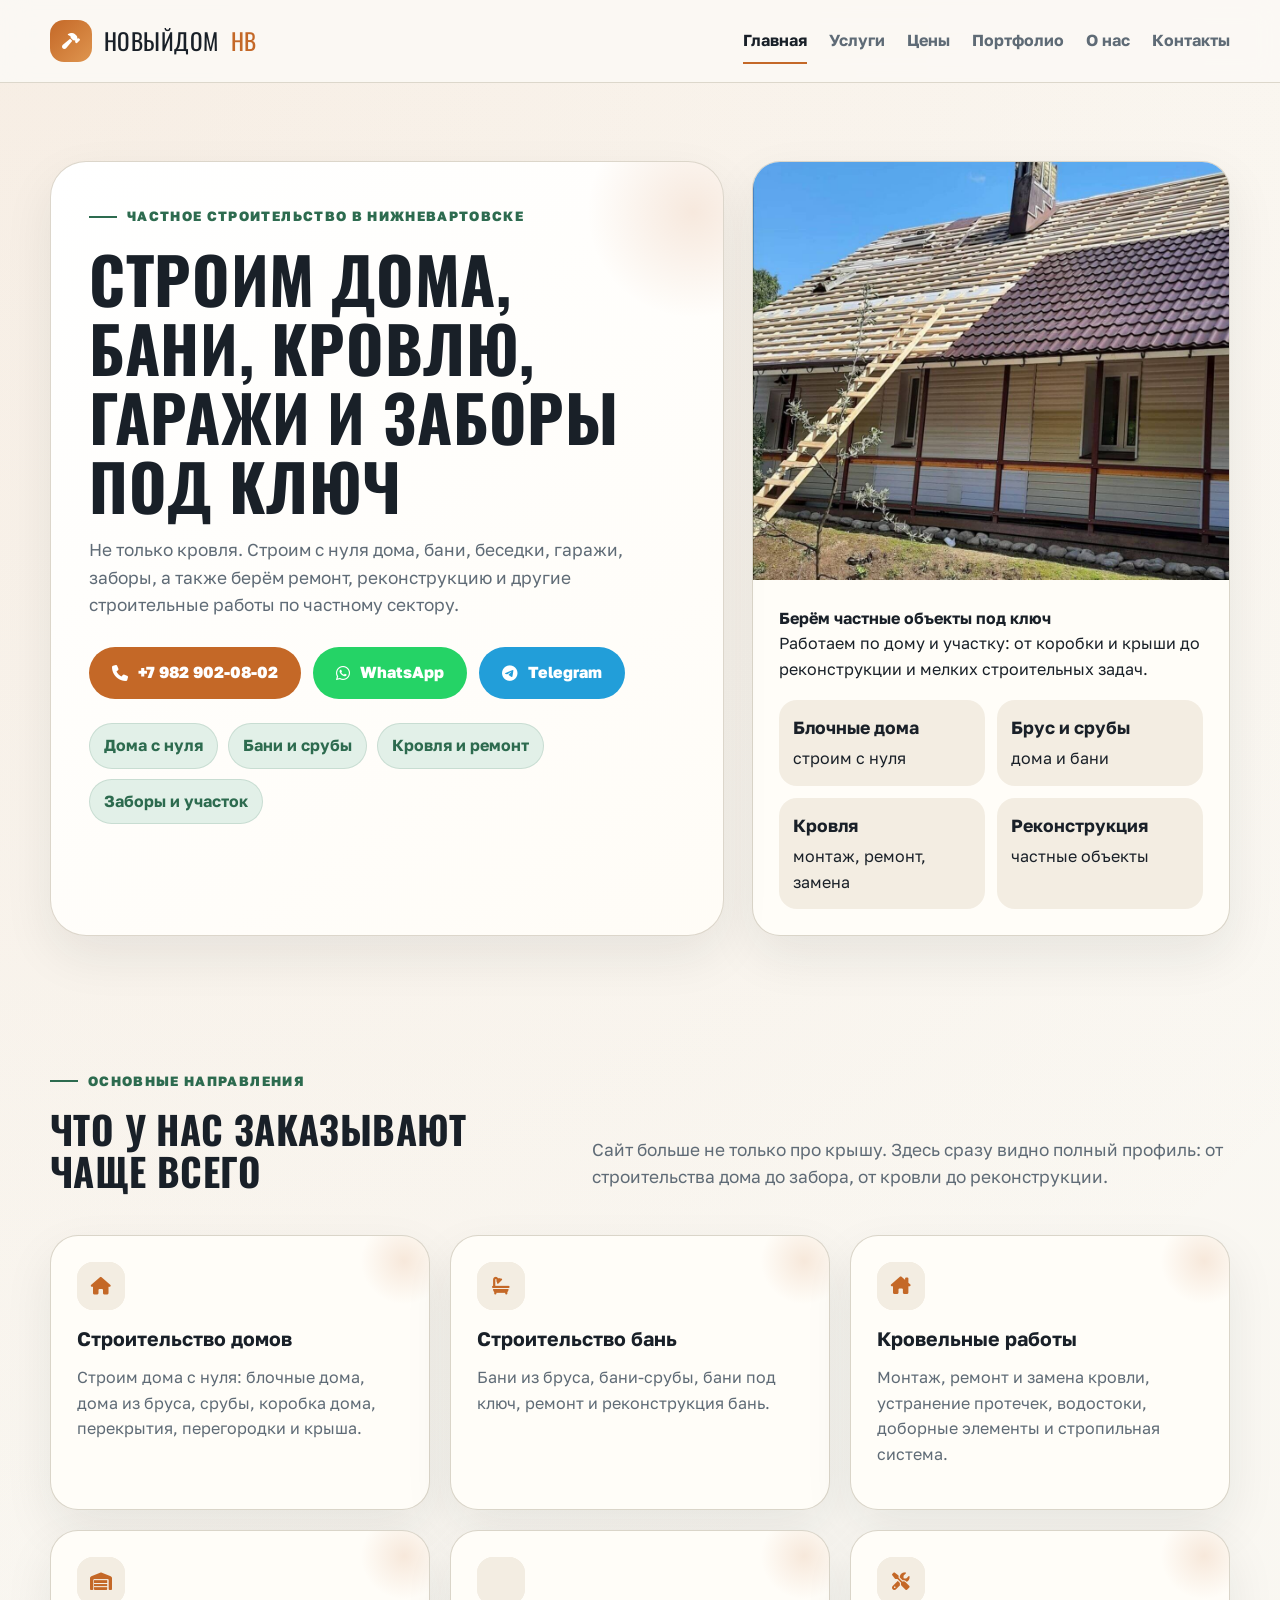
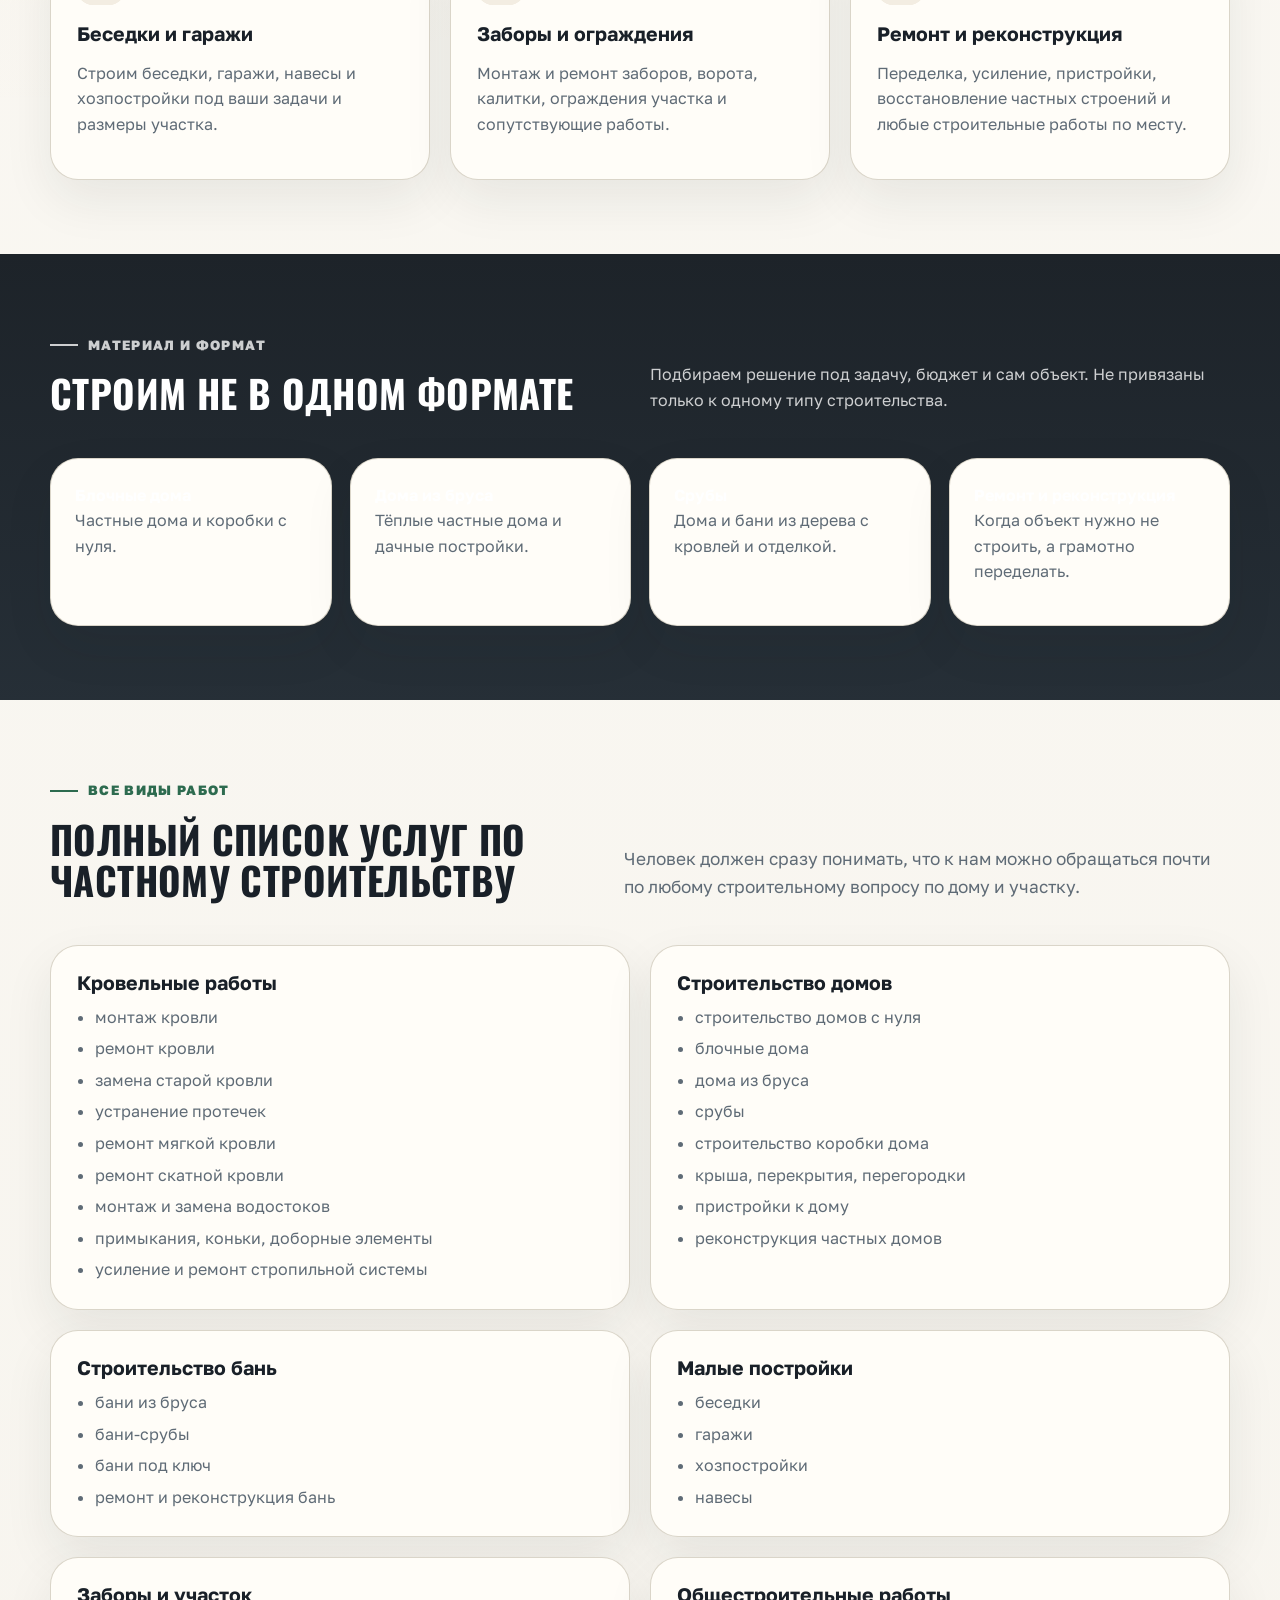
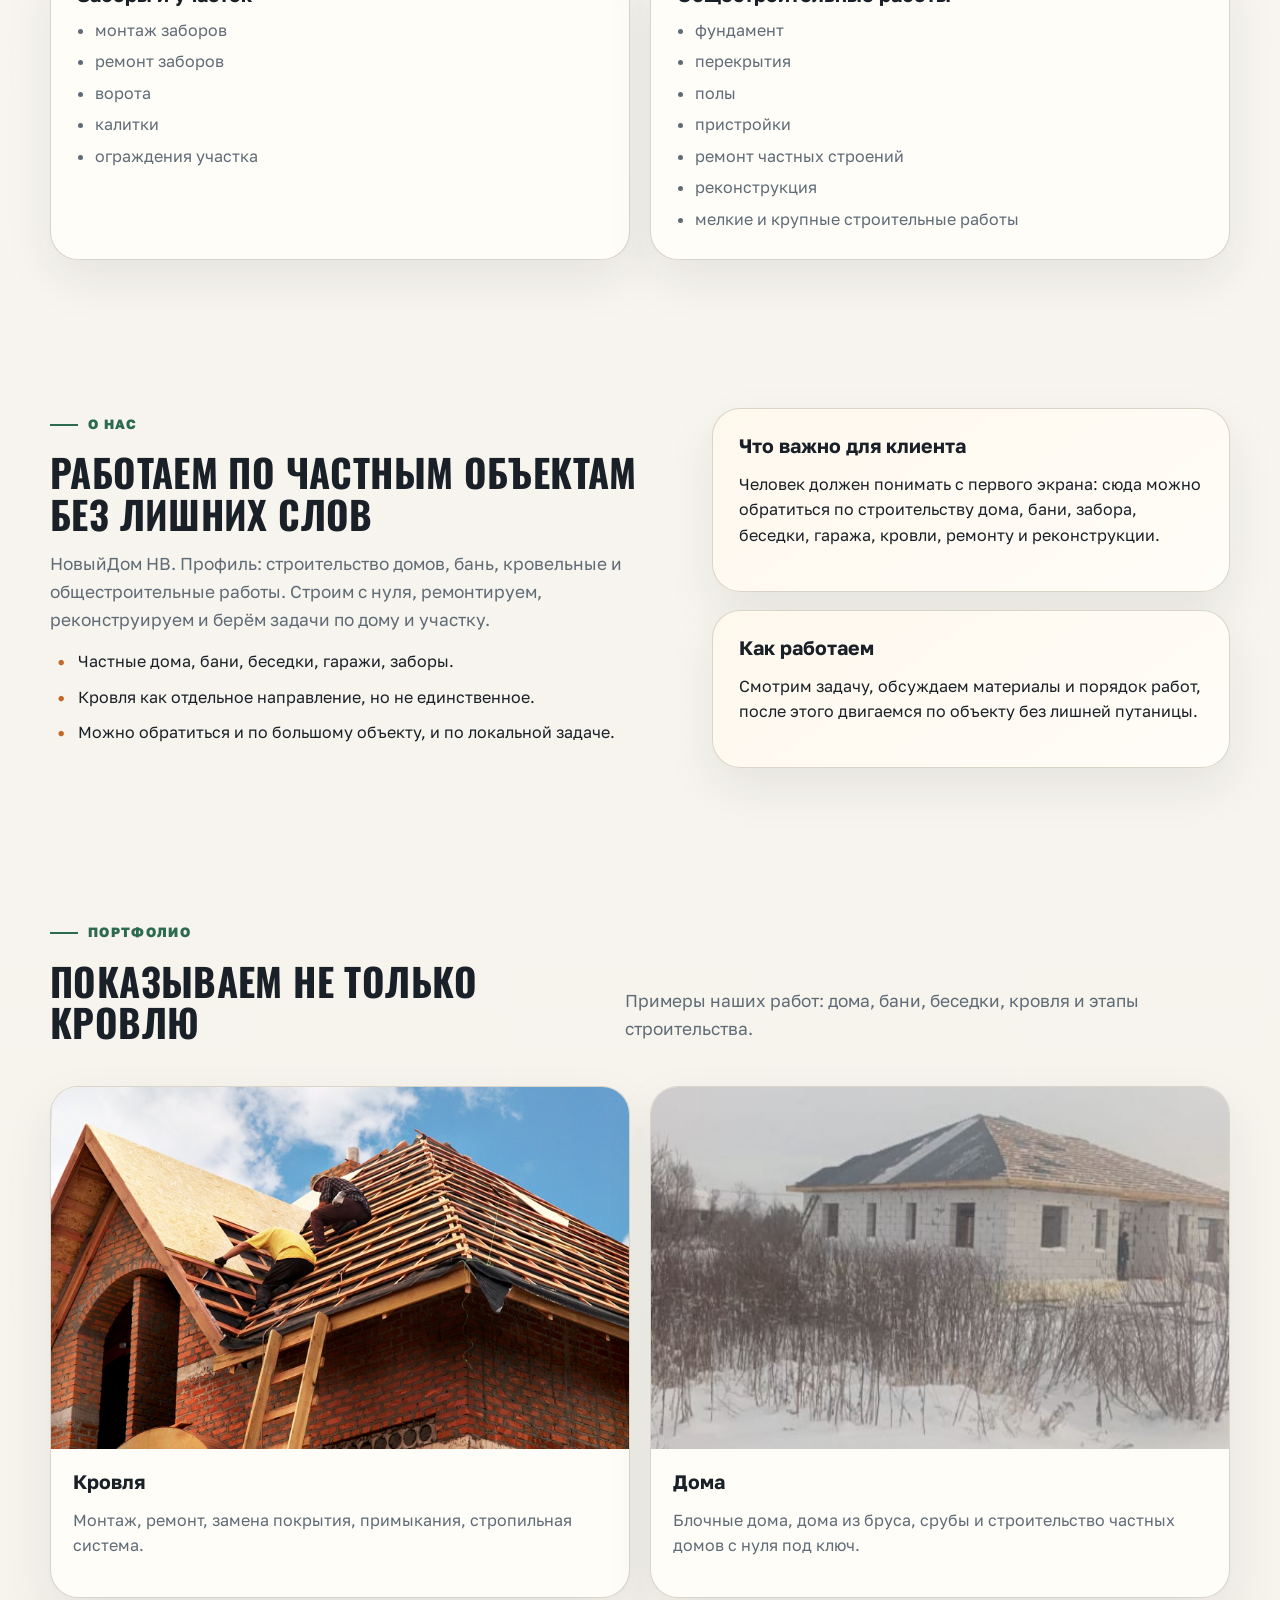
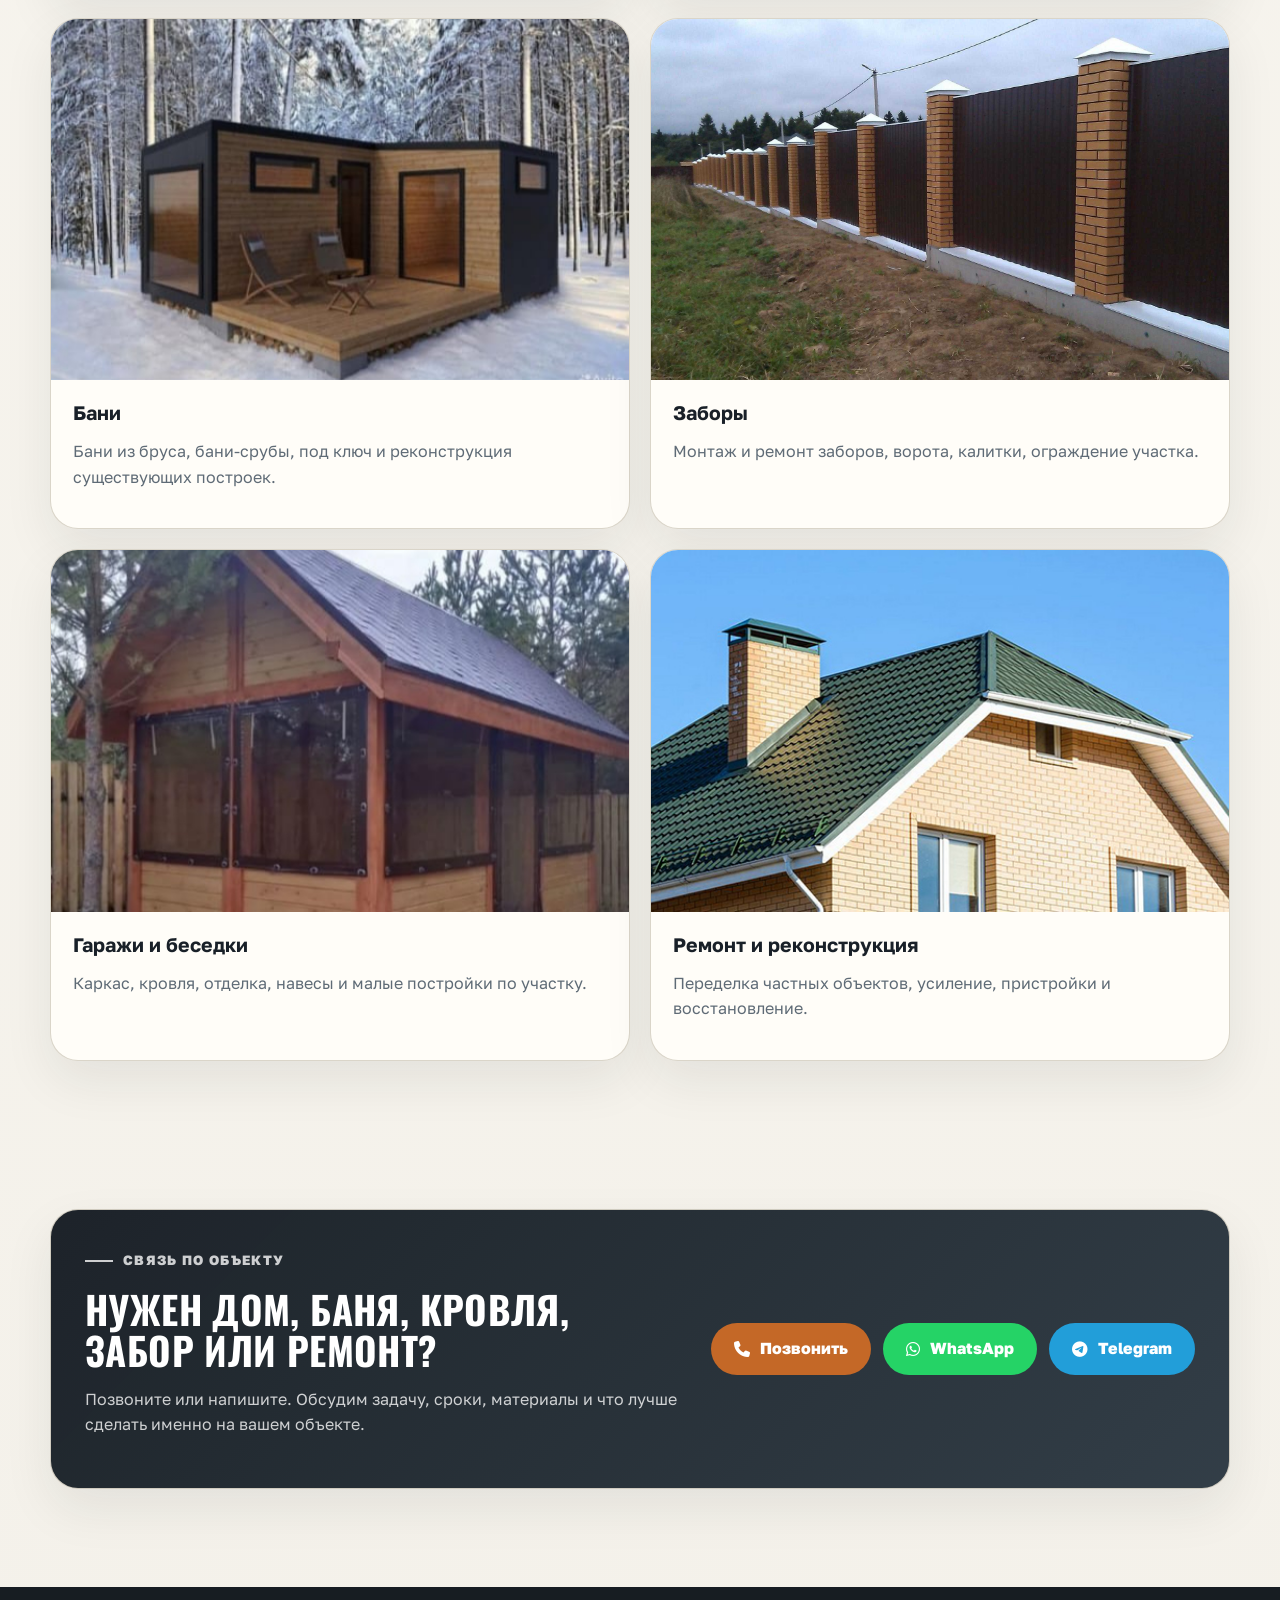
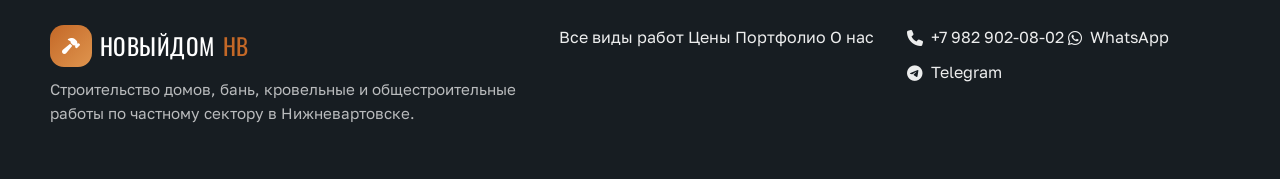
==== commit fe85fee3: "Rename brand to NoviyDom NV" ====
--- a/index.html
+++ b/index.html
@@ -3,8 +3,8 @@
 <head>
   <meta charset="UTF-8">
   <meta name="viewport" content="width=device-width, initial-scale=1.0">
-  <title>Строительство домов, бань и кровельные работы в Нижневартовске | Анас</title>
-  <meta name="description" content="Анас. Строительство домов, бань, беседок, гаражей и заборов в Нижневартовске. Кровельные работы, ремонт, реконструкция и все строительные работы по частному сектору.">
+  <title>Строительство домов, бань и кровельные работы в Нижневартовске | НовыйДом НВ</title>
+  <meta name="description" content="НовыйДом НВ. Строительство домов, бань, беседок, гаражей и заборов в Нижневартовске. Кровельные работы, ремонт, реконструкция и все строительные работы по частному сектору.">
   <meta name="theme-color" content="#1d2329">
   <link rel="preconnect" href="https://fonts.googleapis.com">
   <link rel="preconnect" href="https://fonts.gstatic.com" crossorigin>
@@ -17,8 +17,8 @@
     <div class="container nav-wrap">
       <a href="index.html" class="logo">
         <span class="logo-mark"><i class="fa-solid fa-hammer"></i></span>
-        <span>Анас</span>
-        <span>Строй</span>
+        <span>НовыйДом</span>
+        <span>НВ</span>
       </a>
 
       <button class="menu-toggle" aria-label="Открыть меню" aria-expanded="false">
@@ -276,7 +276,7 @@
           <p class="eyebrow">О нас</p>
           <h2>Работаем по частным объектам без лишних слов</h2>
           <p class="lead">
-            Анас. Профиль: строительство домов, бань, кровельные и общестроительные работы.
+            НовыйДом НВ. Профиль: строительство домов, бань, кровельные и общестроительные работы.
             Строим с нуля, ремонтируем, реконструируем и берём задачи по дому и участку.
           </p>
           <ul class="list-check">
@@ -386,8 +386,8 @@
       <div>
         <a href="index.html" class="logo">
           <span class="logo-mark"><i class="fa-solid fa-hammer"></i></span>
-          <span>Анас</span>
-          <span>Строй</span>
+          <span>НовыйДом</span>
+          <span>НВ</span>
         </a>
         <p class="footer-note">Строительство домов, бань, кровельные и общестроительные работы по частному сектору в Нижневартовске.</p>
       </div>
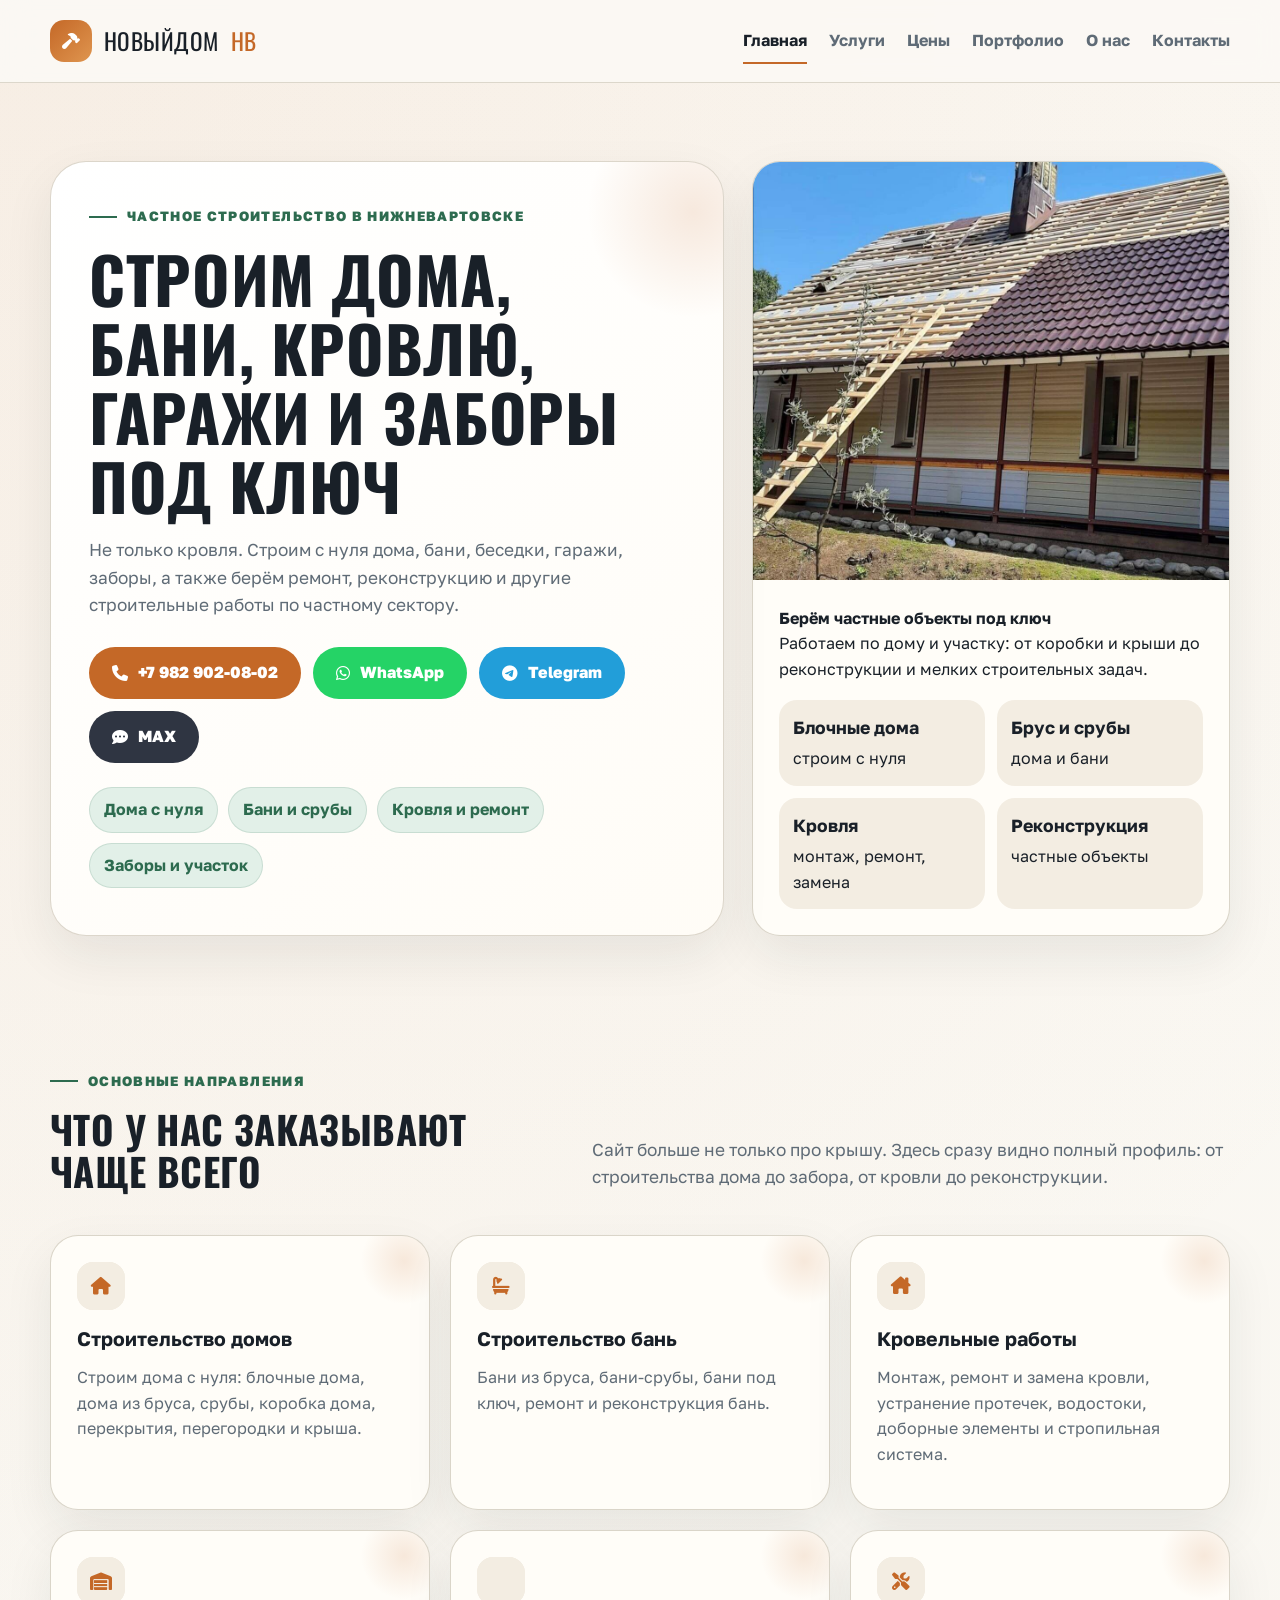
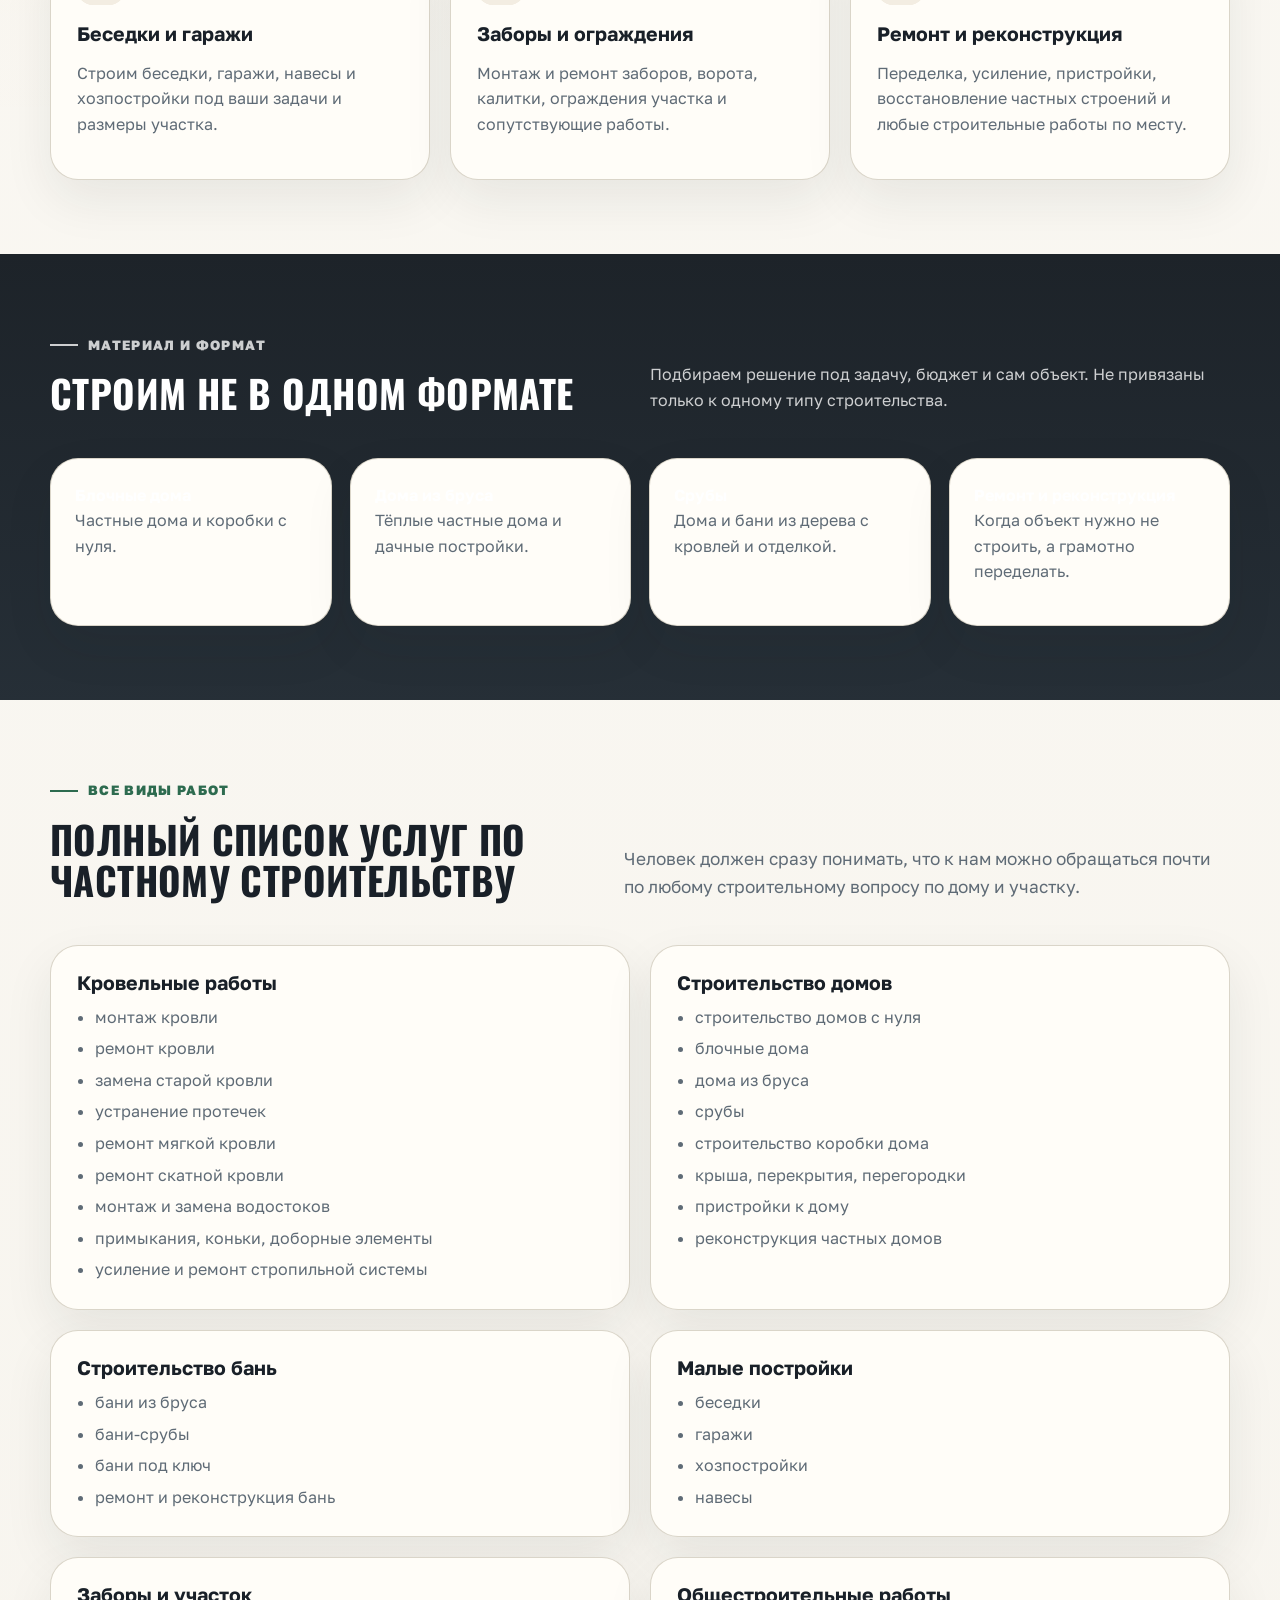
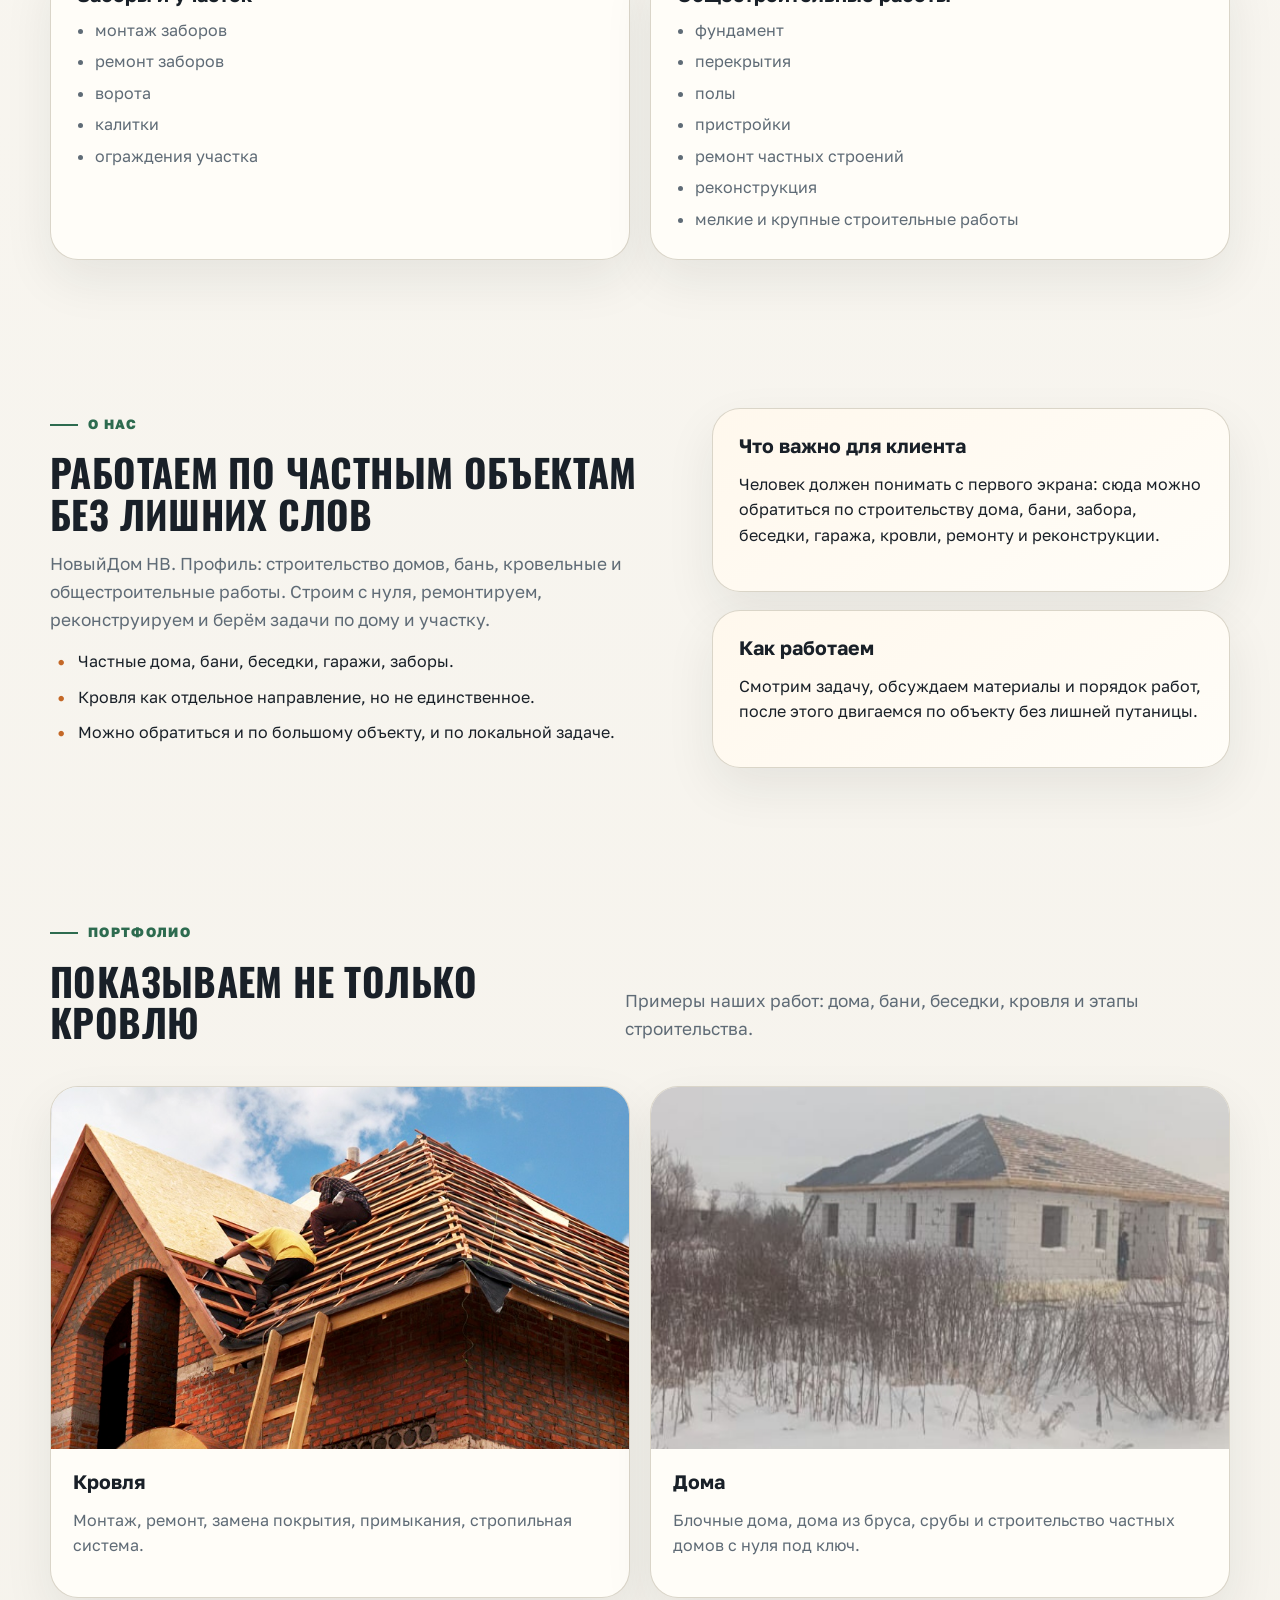
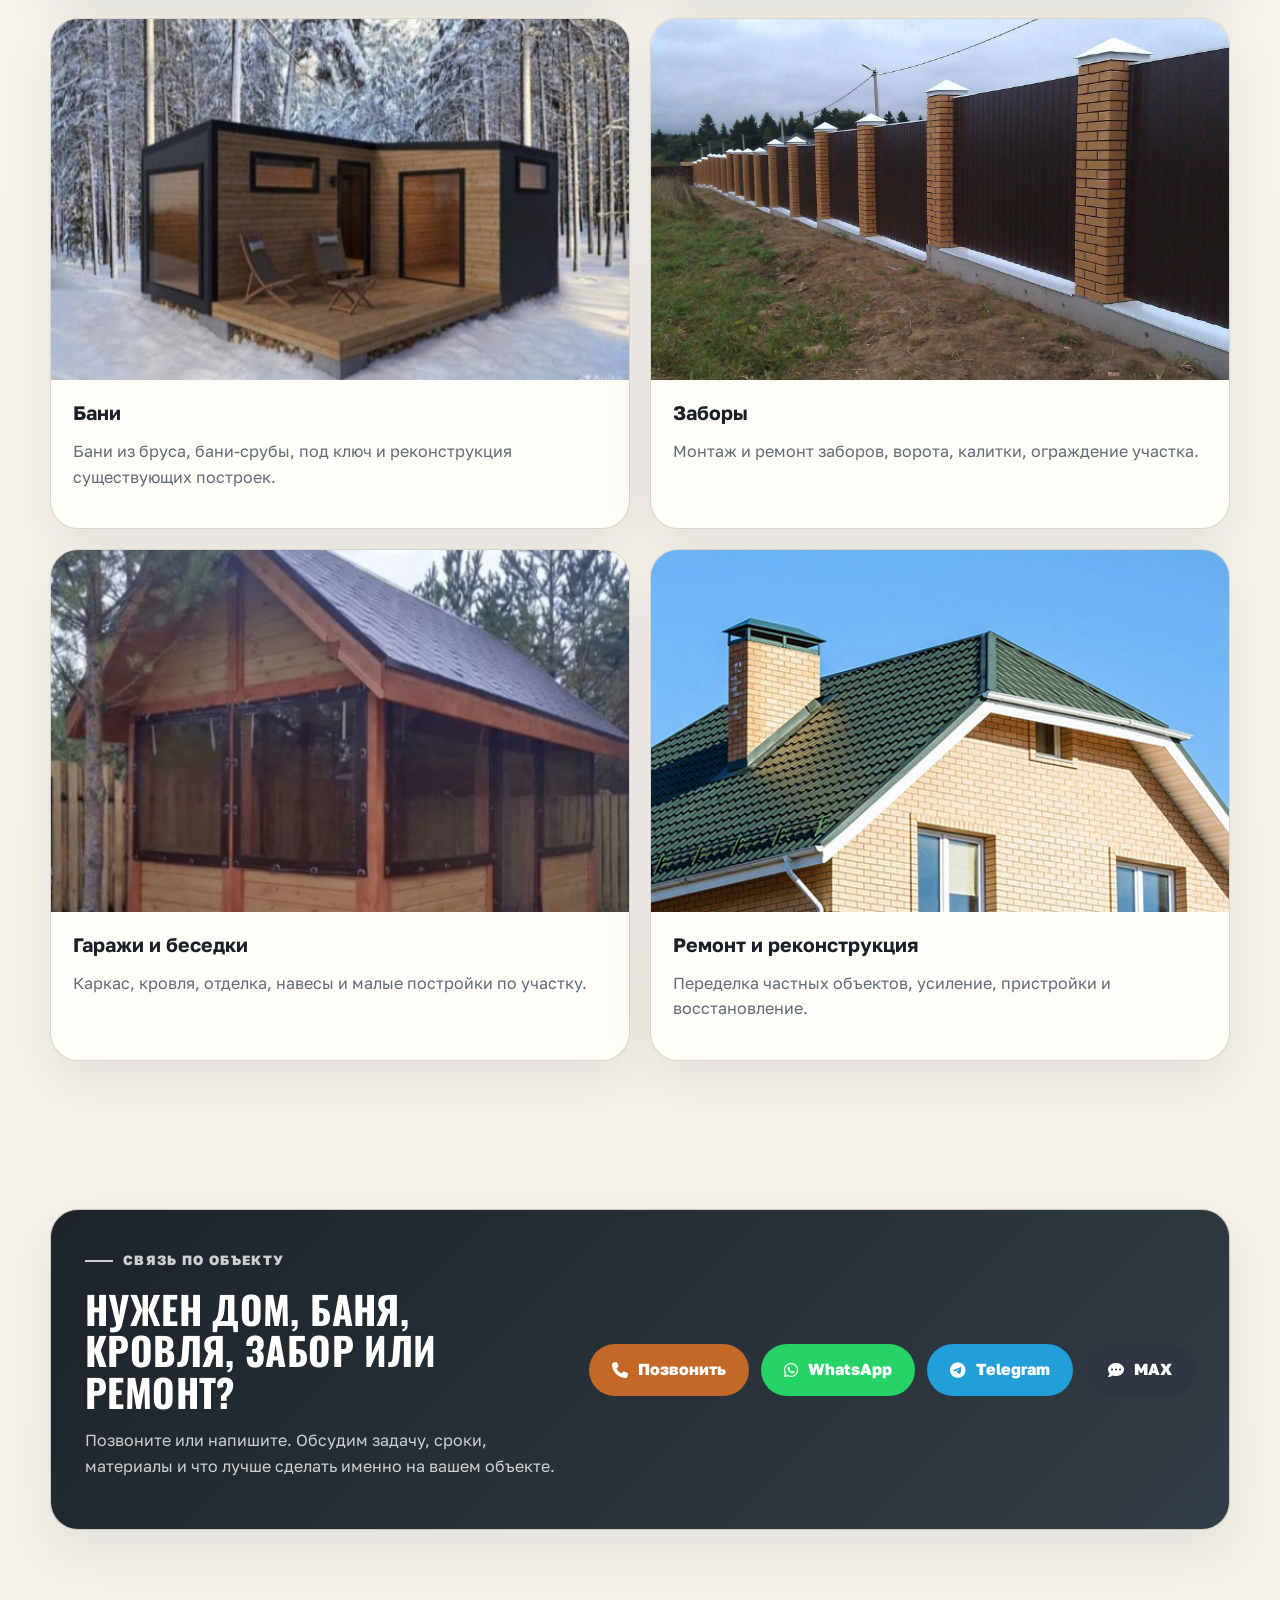
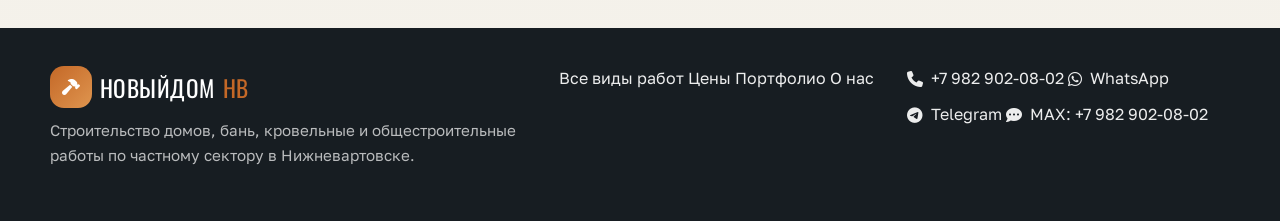
==== commit ef951ff2: "Add MAX contact option" ====
--- a/index.html
+++ b/index.html
@@ -60,6 +60,10 @@
               <i class="fa-brands fa-telegram"></i>
               Telegram
             </a>
+            <a class="btn btn-max" href="https://web.max.ru/" target="_blank" rel="noopener">
+              <i class="fa-solid fa-comment-dots"></i>
+              MAX
+            </a>
           </div>
 
           <ul class="hero-badges">
@@ -376,6 +380,10 @@
             <i class="fa-brands fa-telegram"></i>
             Telegram
           </a>
+          <a class="btn btn-max" href="https://web.max.ru/" target="_blank" rel="noopener">
+            <i class="fa-solid fa-comment-dots"></i>
+            MAX
+          </a>
         </div>
       </div>
     </section>
@@ -401,6 +409,7 @@
         <a href="tel:+79829020802"><i class="fa-solid fa-phone"></i> +7 982 902-08-02</a>
         <a href="https://wa.me/79829020802" target="_blank" rel="noopener"><i class="fa-brands fa-whatsapp"></i> WhatsApp</a>
         <a href="https://t.me/+79829020802" target="_blank" rel="noopener"><i class="fa-brands fa-telegram"></i> Telegram</a>
+        <a href="https://web.max.ru/" target="_blank" rel="noopener"><i class="fa-solid fa-comment-dots"></i> MAX: +7 982 902-08-02</a>
       </div>
     </div>
   </footer>
--- a/styles.css
+++ b/styles.css
@@ -301,6 +301,11 @@
   color: #fff;
 }
 
+.btn-max {
+  background: #2f3542;
+  color: #fff;
+}
+
 .hero-badges,
 .pill-list,
 .stat-list {
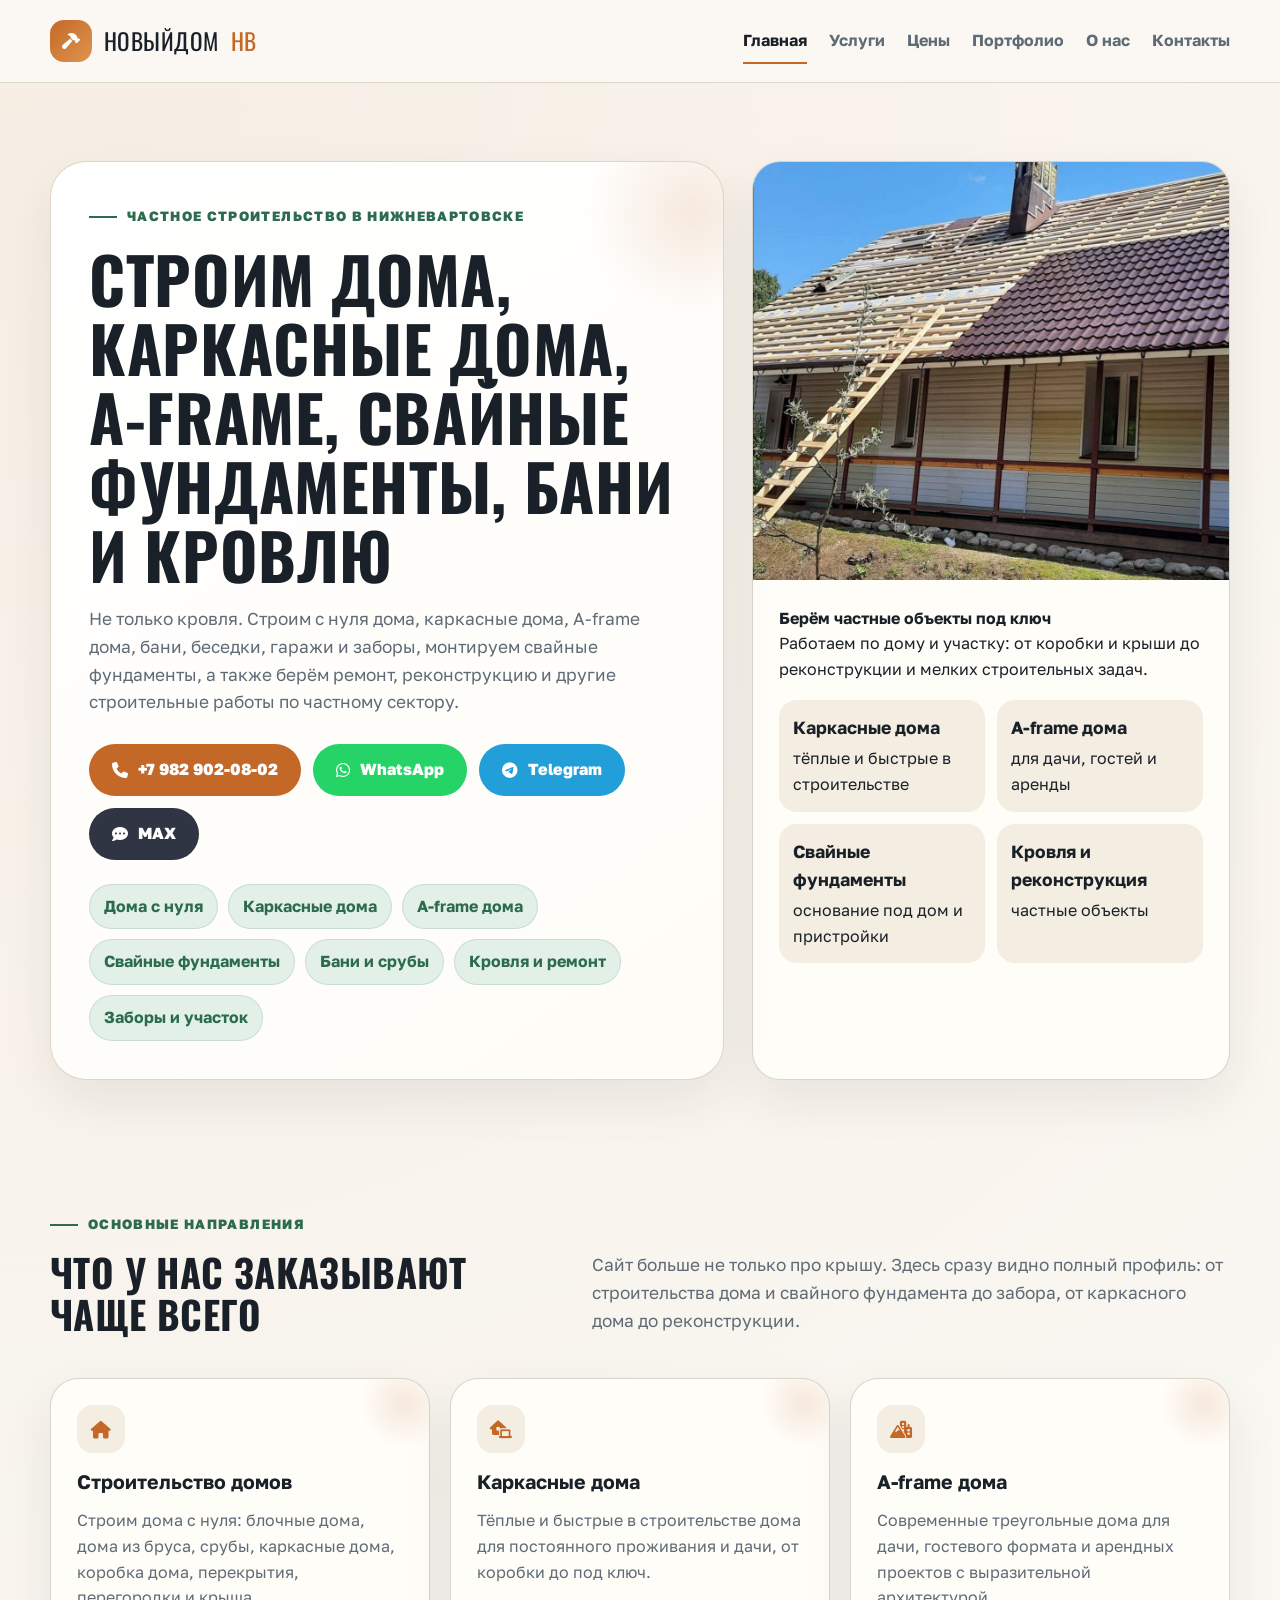
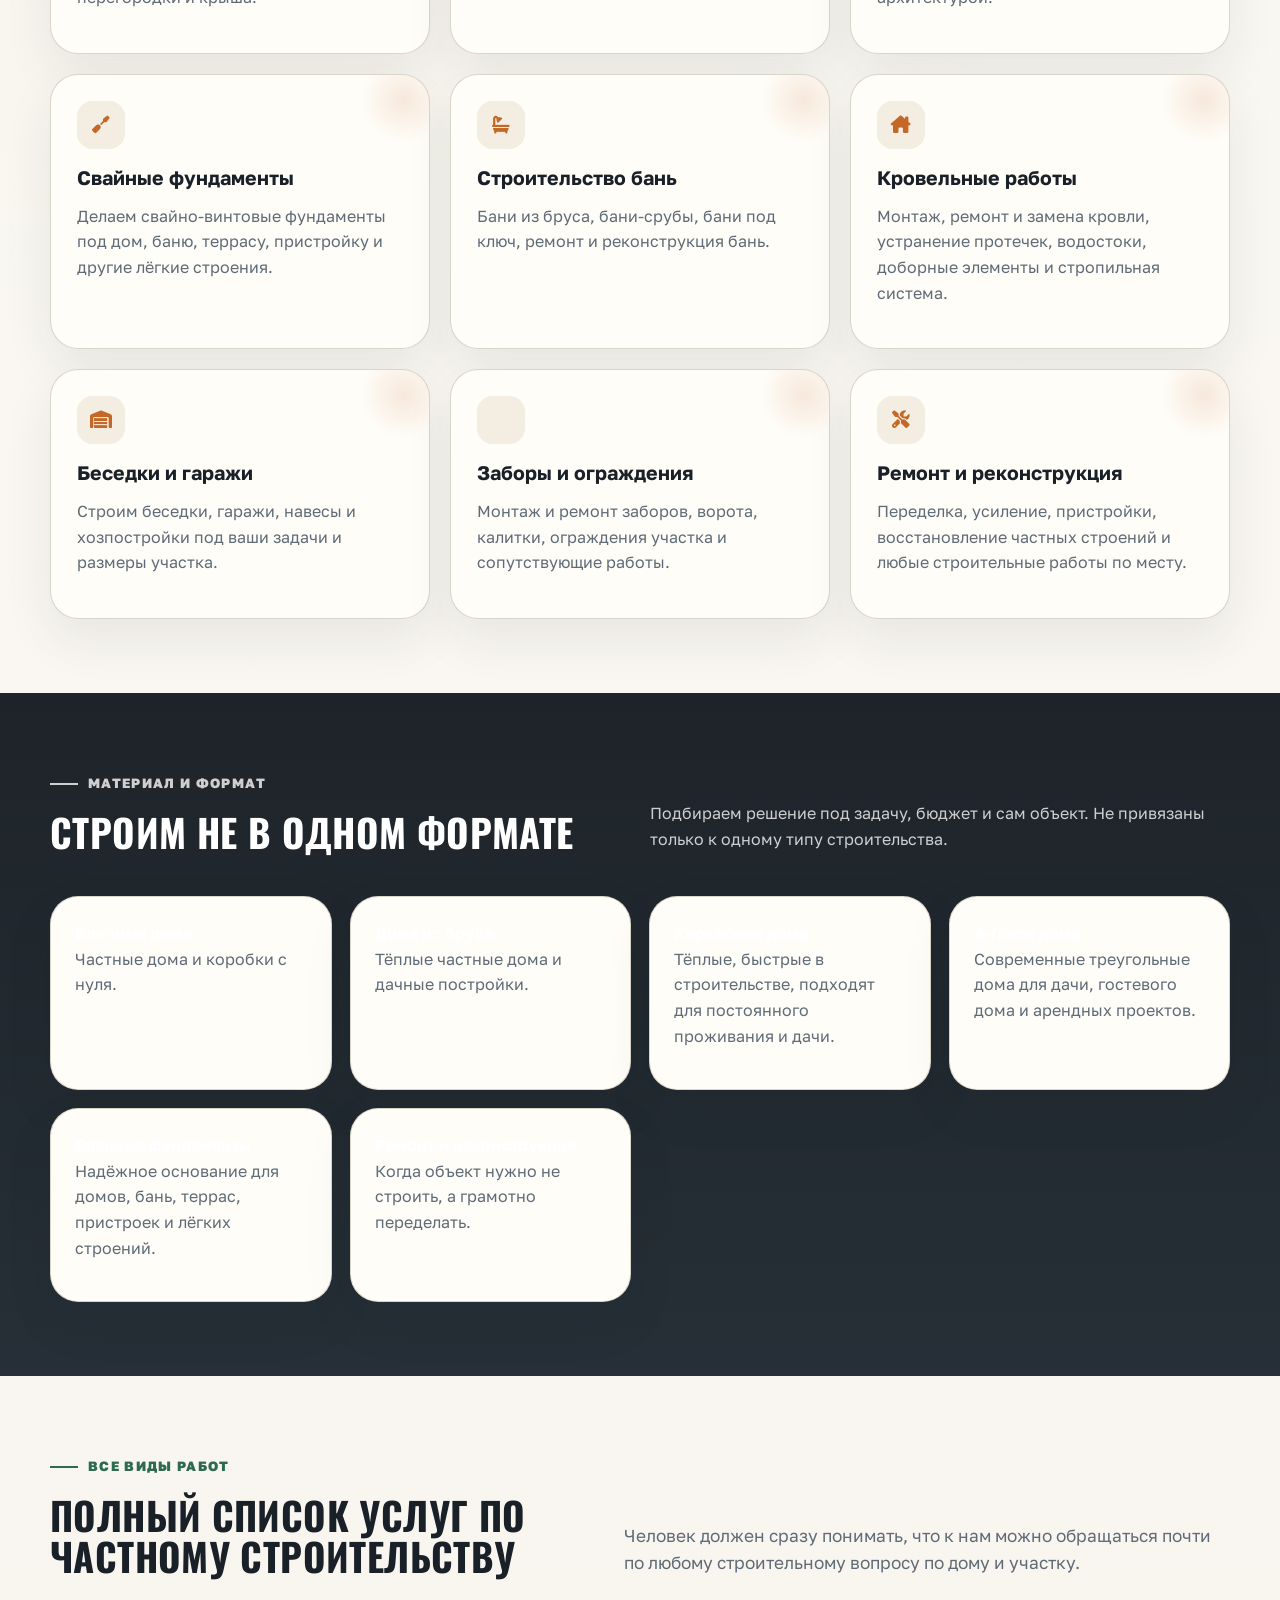
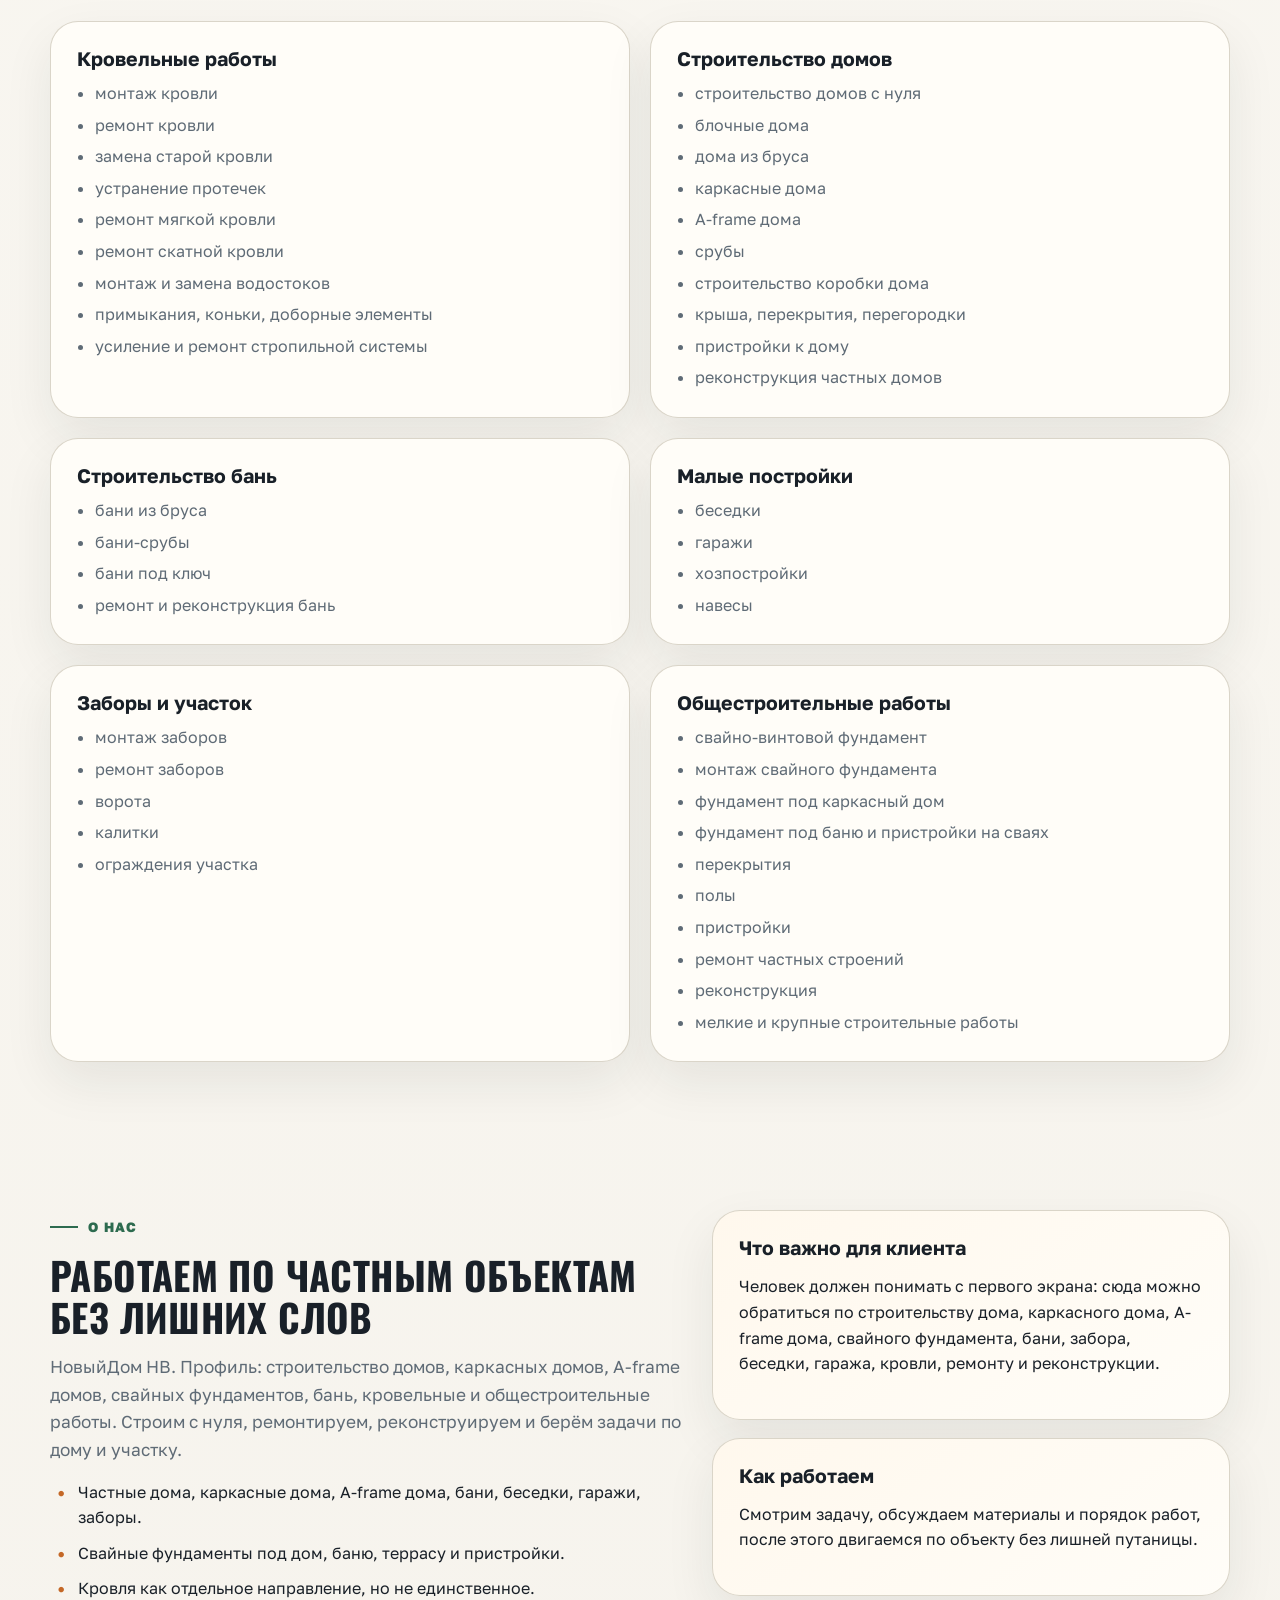
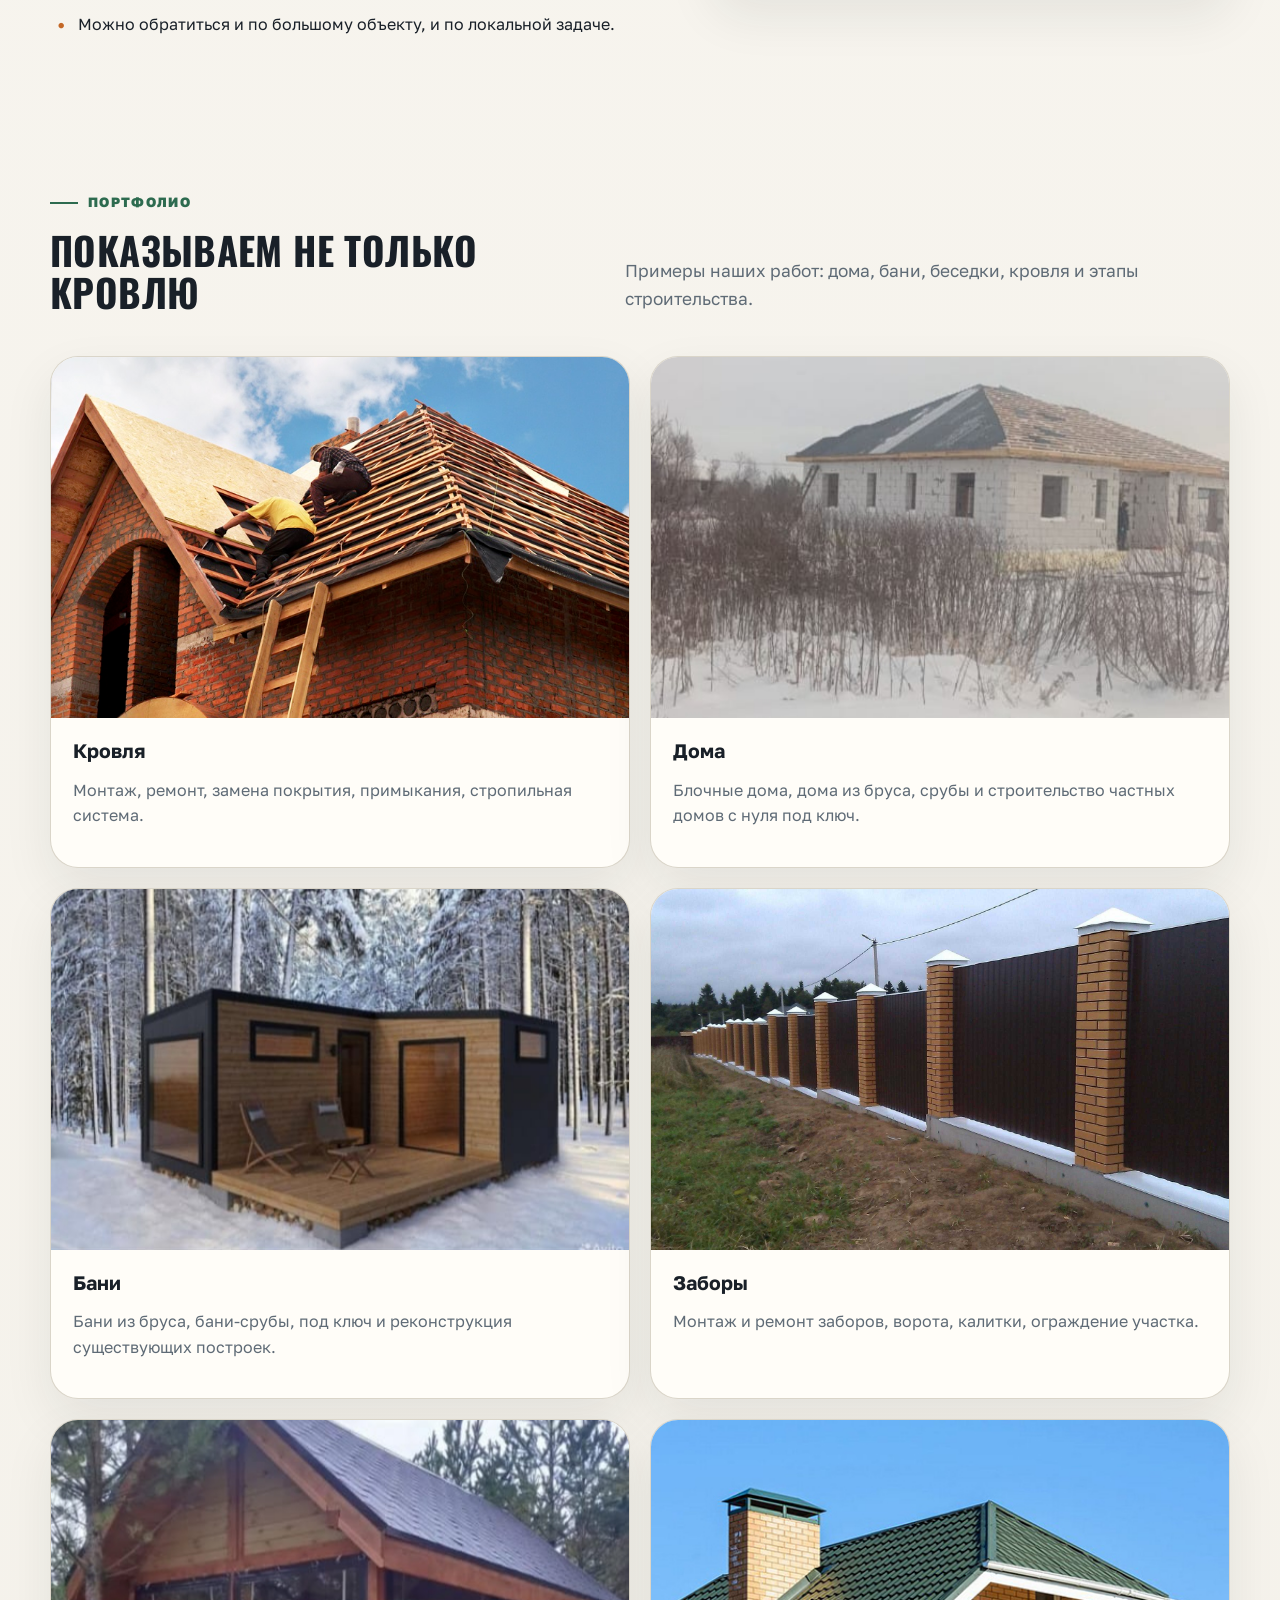
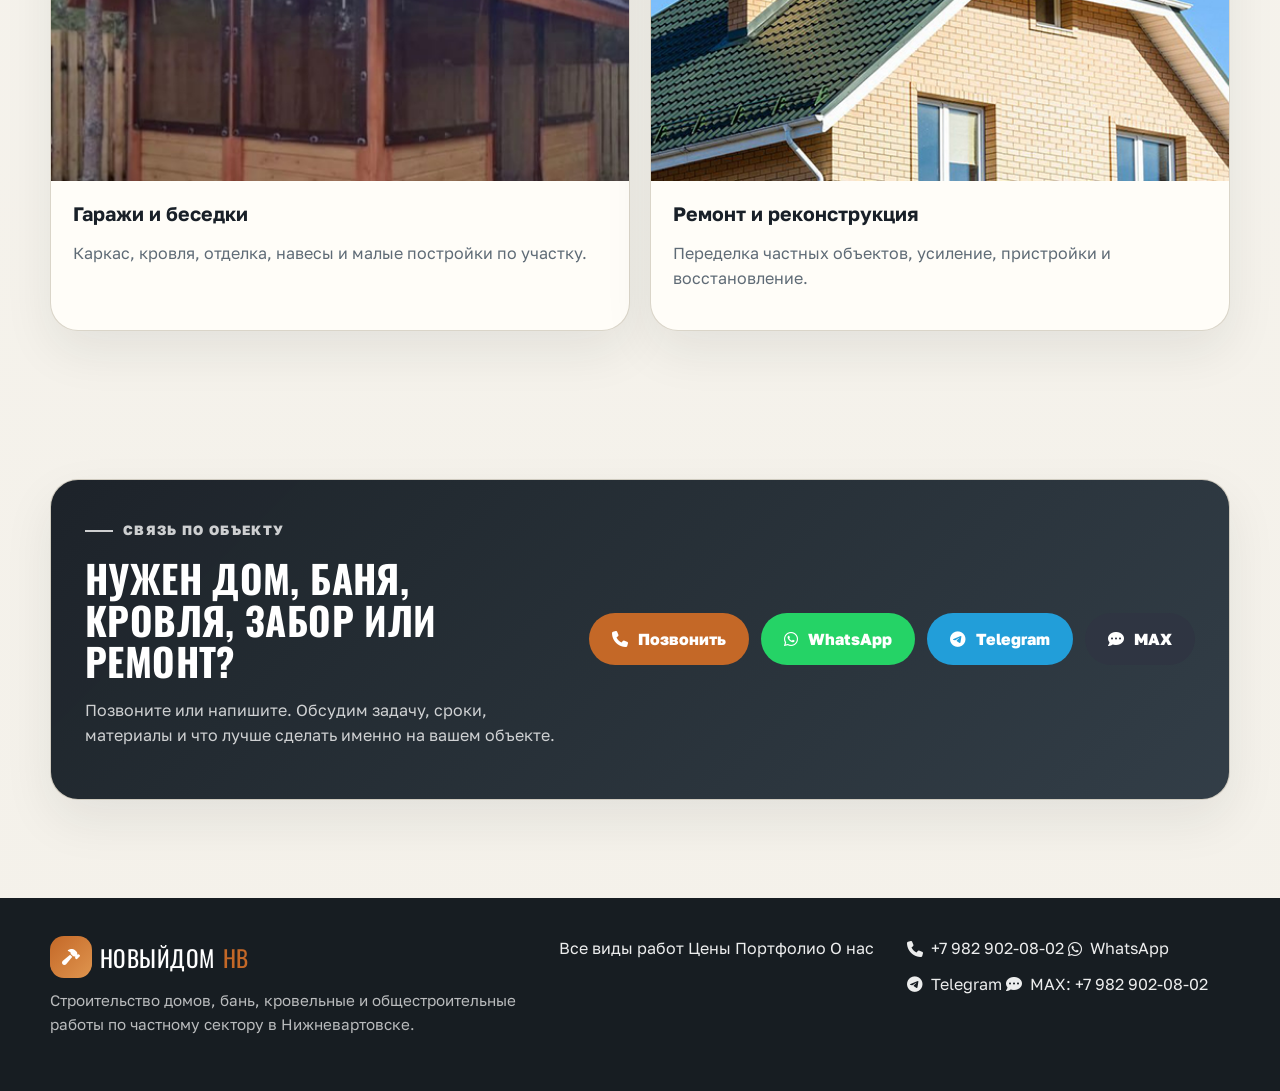
==== commit 468052cf: "Add frame houses, A-frame houses and pile foundations" ====
--- a/index.html
+++ b/index.html
@@ -3,8 +3,8 @@
 <head>
   <meta charset="UTF-8">
   <meta name="viewport" content="width=device-width, initial-scale=1.0">
-  <title>Строительство домов, бань и кровельные работы в Нижневартовске | НовыйДом НВ</title>
-  <meta name="description" content="НовыйДом НВ. Строительство домов, бань, беседок, гаражей и заборов в Нижневартовске. Кровельные работы, ремонт, реконструкция и все строительные работы по частному сектору.">
+  <title>Каркасные дома, A-frame дома и свайные фундаменты в Нижневартовске | НовыйДом НВ</title>
+  <meta name="description" content="НовыйДом НВ: строительство каркасных домов, A-frame домов и свайных фундаментов в Нижневартовске. Строим дома, бани, кровлю, заборы, делаем ремонт и реконструкцию частных объектов.">
   <meta name="theme-color" content="#1d2329">
   <link rel="preconnect" href="https://fonts.googleapis.com">
   <link rel="preconnect" href="https://fonts.gstatic.com" crossorigin>
@@ -41,10 +41,10 @@
       <div class="container hero-grid">
         <div class="hero-copy">
           <p class="eyebrow">Частное строительство в Нижневартовске</p>
-          <h1>Строим дома, бани, кровлю, гаражи и заборы под ключ</h1>
+          <h1>Строим дома, каркасные дома, A-frame, свайные фундаменты, бани и кровлю</h1>
           <p class="lead">
-            Не только кровля. Строим с нуля дома, бани, беседки, гаражи, заборы,
-            а также берём ремонт, реконструкцию и другие строительные работы по частному сектору.
+            Не только кровля. Строим с нуля дома, каркасные дома, A-frame дома, бани, беседки, гаражи и заборы,
+            монтируем свайные фундаменты, а также берём ремонт, реконструкцию и другие строительные работы по частному сектору.
           </p>
 
           <div class="hero-actions">
@@ -68,6 +68,9 @@
 
           <ul class="hero-badges">
             <li>Дома с нуля</li>
+            <li>Каркасные дома</li>
+            <li>A-frame дома</li>
+            <li>Свайные фундаменты</li>
             <li>Бани и срубы</li>
             <li>Кровля и ремонт</li>
             <li>Заборы и участок</li>
@@ -82,19 +85,19 @@
 
             <div class="hero-panel-grid">
               <div>
-                <strong>Блочные дома</strong>
-                <span>строим с нуля</span>
+                <strong>Каркасные дома</strong>
+                <span>тёплые и быстрые в строительстве</span>
               </div>
               <div>
-                <strong>Брус и срубы</strong>
-                <span>дома и бани</span>
+                <strong>A-frame дома</strong>
+                <span>для дачи, гостей и аренды</span>
               </div>
               <div>
-                <strong>Кровля</strong>
-                <span>монтаж, ремонт, замена</span>
+                <strong>Свайные фундаменты</strong>
+                <span>основание под дом и пристройки</span>
               </div>
               <div>
-                <strong>Реконструкция</strong>
+                <strong>Кровля и реконструкция</strong>
                 <span>частные объекты</span>
               </div>
             </div>
@@ -112,7 +115,7 @@
           </div>
           <p class="section-intro">
             Сайт больше не только про крышу. Здесь сразу видно полный профиль:
-            от строительства дома до забора, от кровли до реконструкции.
+            от строительства дома и свайного фундамента до забора, от каркасного дома до реконструкции.
           </p>
         </div>
 
@@ -120,7 +123,25 @@
           <article class="card direction-card">
             <div class="mini-icon"><i class="fa-solid fa-house"></i></div>
             <h3>Строительство домов</h3>
-            <p>Строим дома с нуля: блочные дома, дома из бруса, срубы, коробка дома, перекрытия, перегородки и крыша.</p>
+            <p>Строим дома с нуля: блочные дома, дома из бруса, срубы, каркасные дома, коробка дома, перекрытия, перегородки и крыша.</p>
+          </article>
+
+          <article class="card direction-card">
+            <div class="mini-icon"><i class="fa-solid fa-house-laptop"></i></div>
+            <h3>Каркасные дома</h3>
+            <p>Тёплые и быстрые в строительстве дома для постоянного проживания и дачи, от коробки до под ключ.</p>
+          </article>
+
+          <article class="card direction-card">
+            <div class="mini-icon"><i class="fa-solid fa-mountain-city"></i></div>
+            <h3>A-frame дома</h3>
+            <p>Современные треугольные дома для дачи, гостевого формата и арендных проектов с выразительной архитектурой.</p>
+          </article>
+
+          <article class="card direction-card">
+            <div class="mini-icon"><i class="fa-solid fa-screwdriver"></i></div>
+            <h3>Свайные фундаменты</h3>
+            <p>Делаем свайно-винтовые фундаменты под дом, баню, террасу, пристройку и другие лёгкие строения.</p>
           </article>
 
           <article class="card direction-card">
@@ -176,8 +197,16 @@
             <p>Тёплые частные дома и дачные постройки.</p>
           </article>
           <article class="card dark-card">
-            <strong>Срубы</strong>
-            <p>Дома и бани из дерева с кровлей и отделкой.</p>
+            <strong>Каркасные дома</strong>
+            <p>Тёплые, быстрые в строительстве, подходят для постоянного проживания и дачи.</p>
+          </article>
+          <article class="card dark-card">
+            <strong>A-frame дома</strong>
+            <p>Современные треугольные дома для дачи, гостевого дома и арендных проектов.</p>
+          </article>
+          <article class="card dark-card">
+            <strong>Свайные фундаменты</strong>
+            <p>Надёжное основание для домов, бань, террас, пристроек и лёгких строений.</p>
           </article>
           <article class="card dark-card">
             <strong>Ремонт и реконструкция</strong>
@@ -219,6 +248,8 @@
               <li>строительство домов с нуля</li>
               <li>блочные дома</li>
               <li>дома из бруса</li>
+              <li>каркасные дома</li>
+              <li>A-frame дома</li>
               <li>срубы</li>
               <li>строительство коробки дома</li>
               <li>крыша, перекрытия, перегородки</li>
@@ -261,7 +292,10 @@
           <article class="service-cluster">
             <h3>Общестроительные работы</h3>
             <ul>
-              <li>фундамент</li>
+              <li>свайно-винтовой фундамент</li>
+              <li>монтаж свайного фундамента</li>
+              <li>фундамент под каркасный дом</li>
+              <li>фундамент под баню и пристройки на сваях</li>
               <li>перекрытия</li>
               <li>полы</li>
               <li>пристройки</li>
@@ -280,11 +314,12 @@
           <p class="eyebrow">О нас</p>
           <h2>Работаем по частным объектам без лишних слов</h2>
           <p class="lead">
-            НовыйДом НВ. Профиль: строительство домов, бань, кровельные и общестроительные работы.
-            Строим с нуля, ремонтируем, реконструируем и берём задачи по дому и участку.
+            НовыйДом НВ. Профиль: строительство домов, каркасных домов, A-frame домов, свайных фундаментов,
+            бань, кровельные и общестроительные работы. Строим с нуля, ремонтируем, реконструируем и берём задачи по дому и участку.
           </p>
           <ul class="list-check">
-            <li>Частные дома, бани, беседки, гаражи, заборы.</li>
+            <li>Частные дома, каркасные дома, A-frame дома, бани, беседки, гаражи, заборы.</li>
+            <li>Свайные фундаменты под дом, баню, террасу и пристройки.</li>
             <li>Кровля как отдельное направление, но не единственное.</li>
             <li>Можно обратиться и по большому объекту, и по локальной задаче.</li>
           </ul>
@@ -293,7 +328,7 @@
         <div class="about-note">
           <article class="info-panel">
             <h3>Что важно для клиента</h3>
-            <p>Человек должен понимать с первого экрана: сюда можно обратиться по строительству дома, бани, забора, беседки, гаража, кровли, ремонту и реконструкции.</p>
+            <p>Человек должен понимать с первого экрана: сюда можно обратиться по строительству дома, каркасного дома, A-frame дома, свайного фундамента, бани, забора, беседки, гаража, кровли, ремонту и реконструкции.</p>
           </article>
           <article class="info-panel">
             <h3>Как работаем</h3>
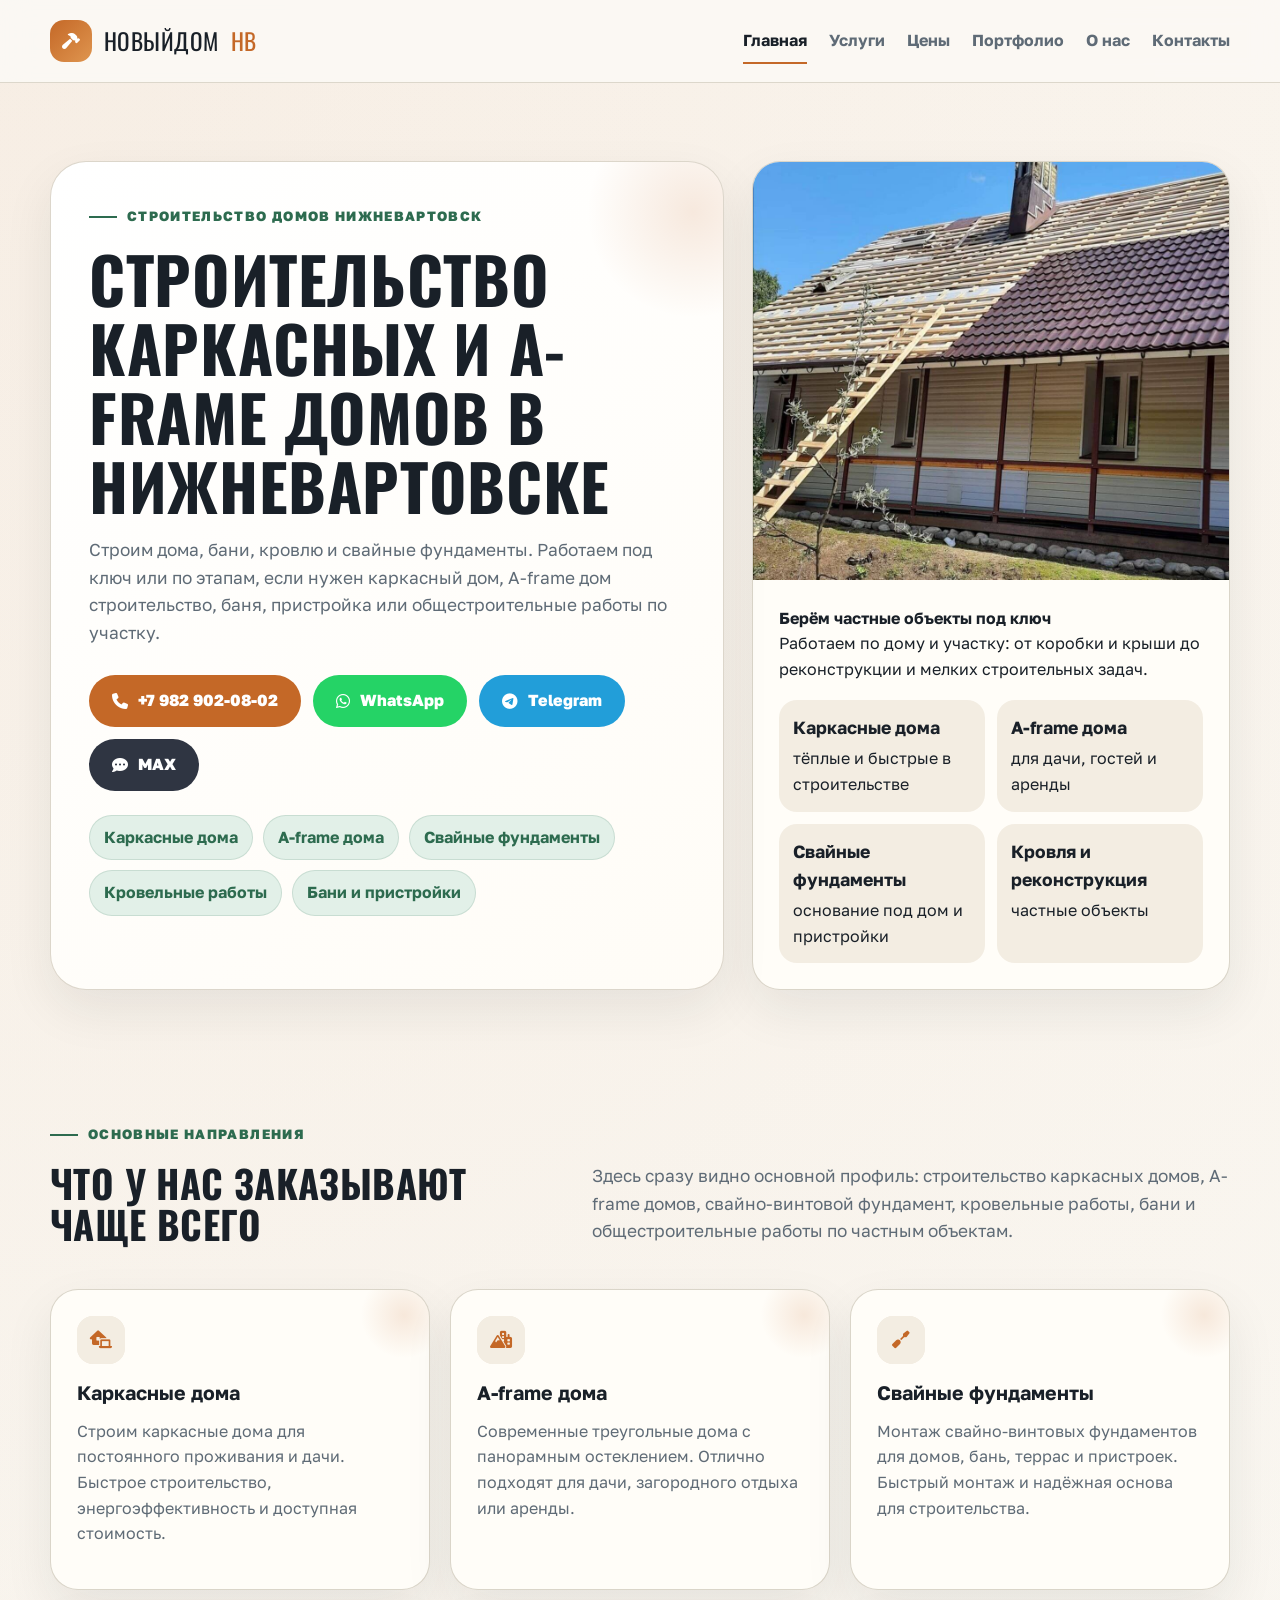
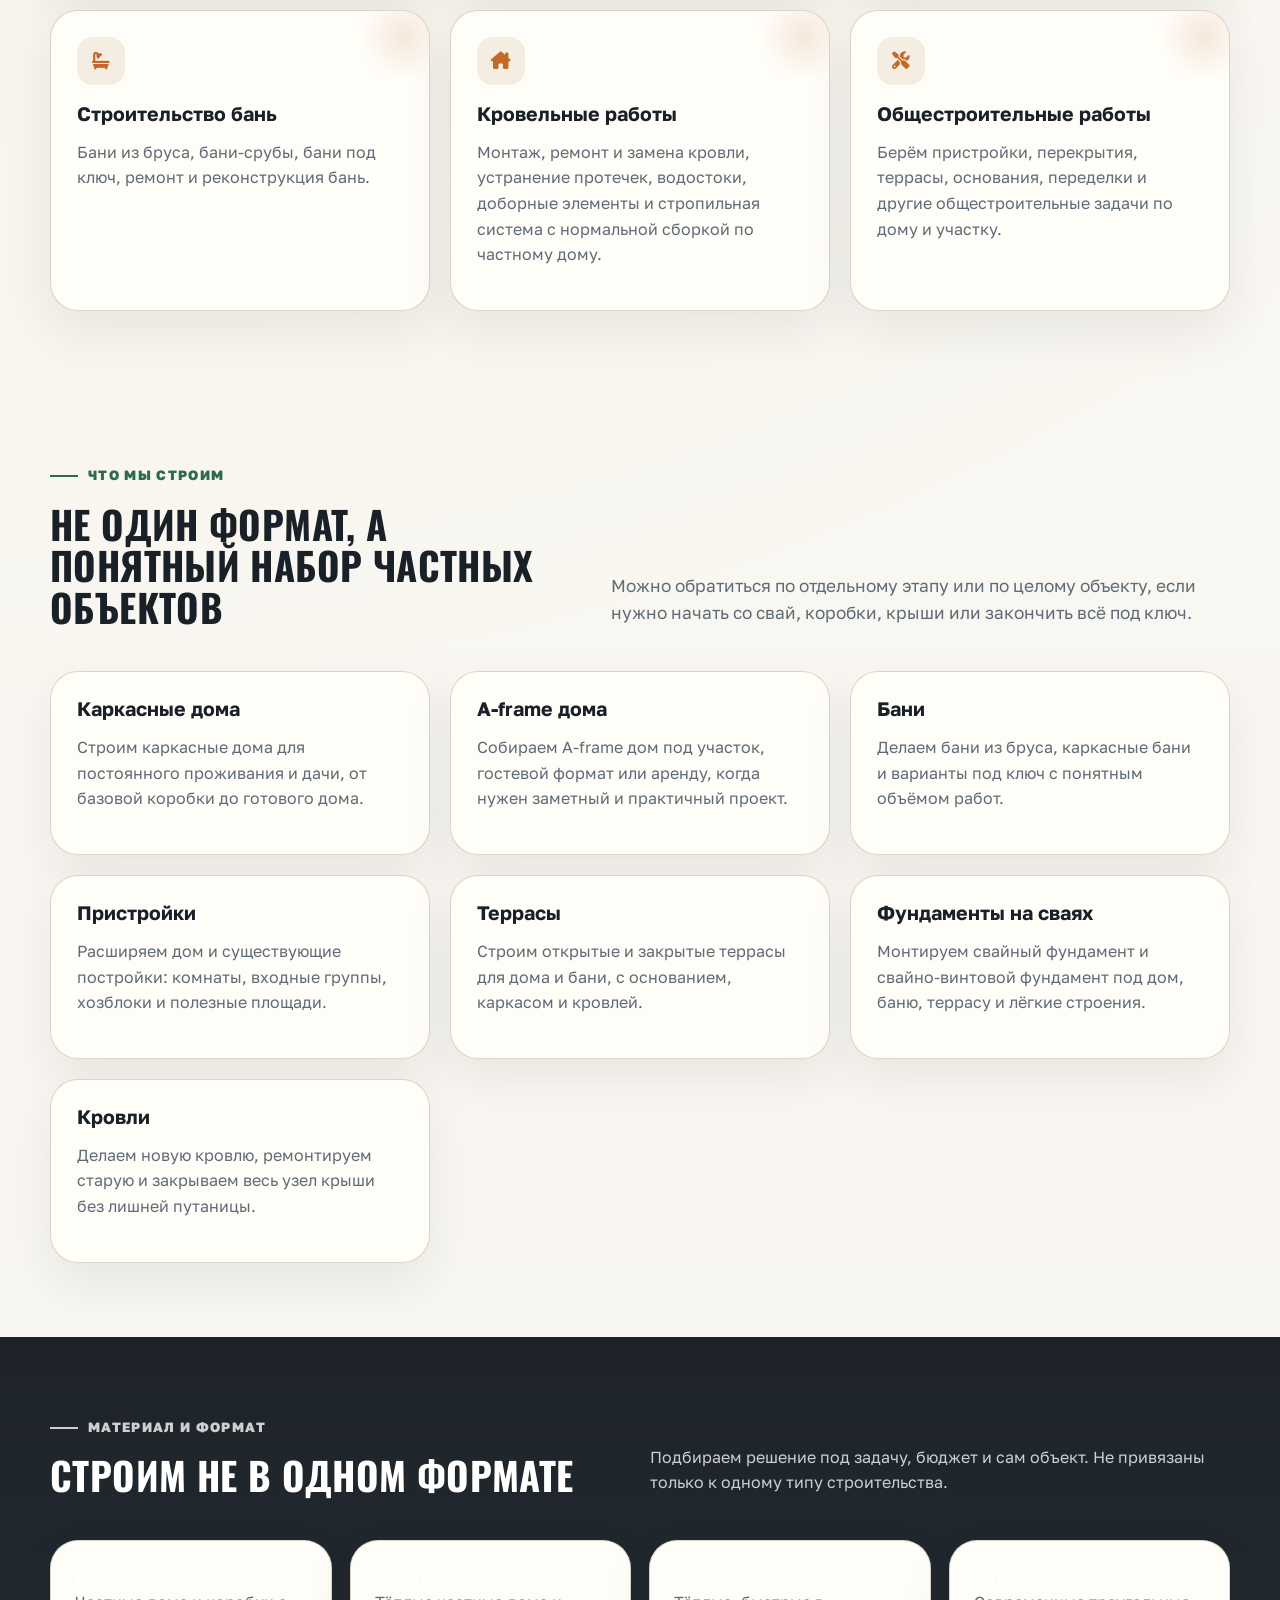
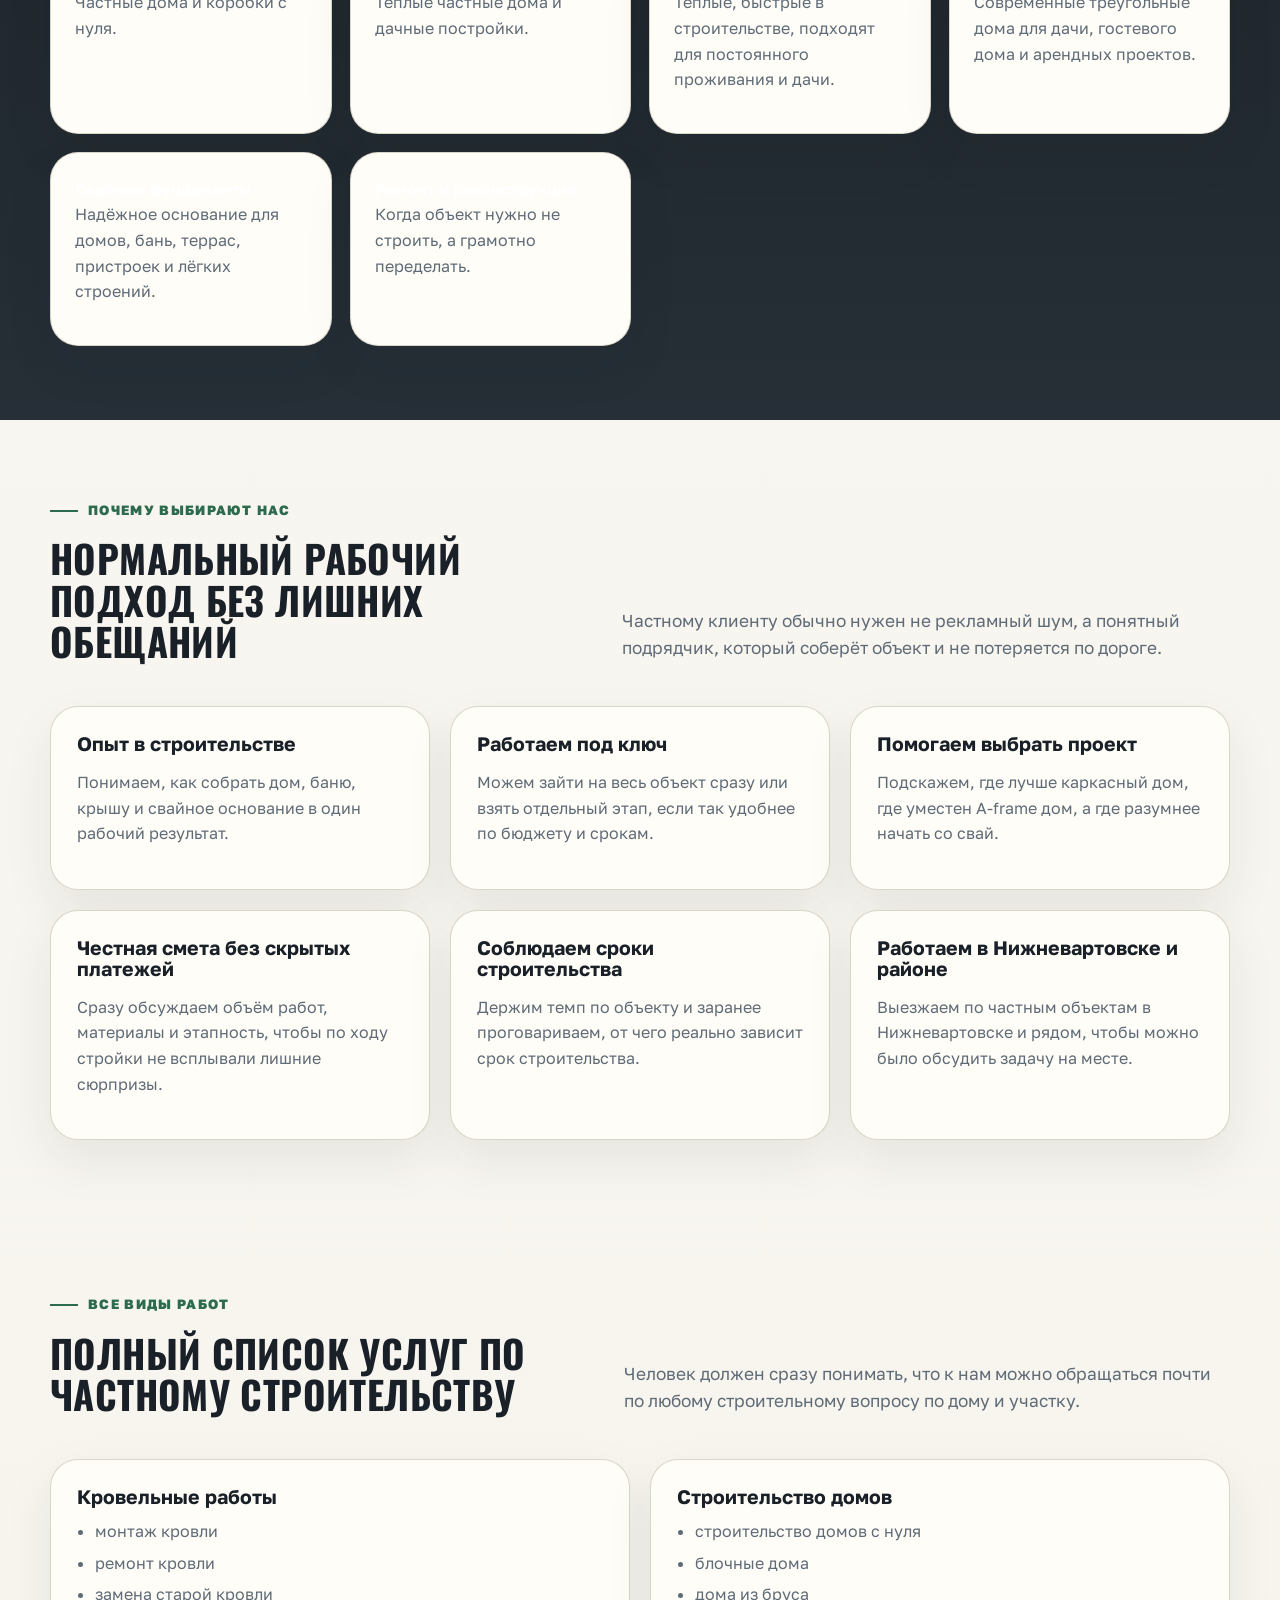
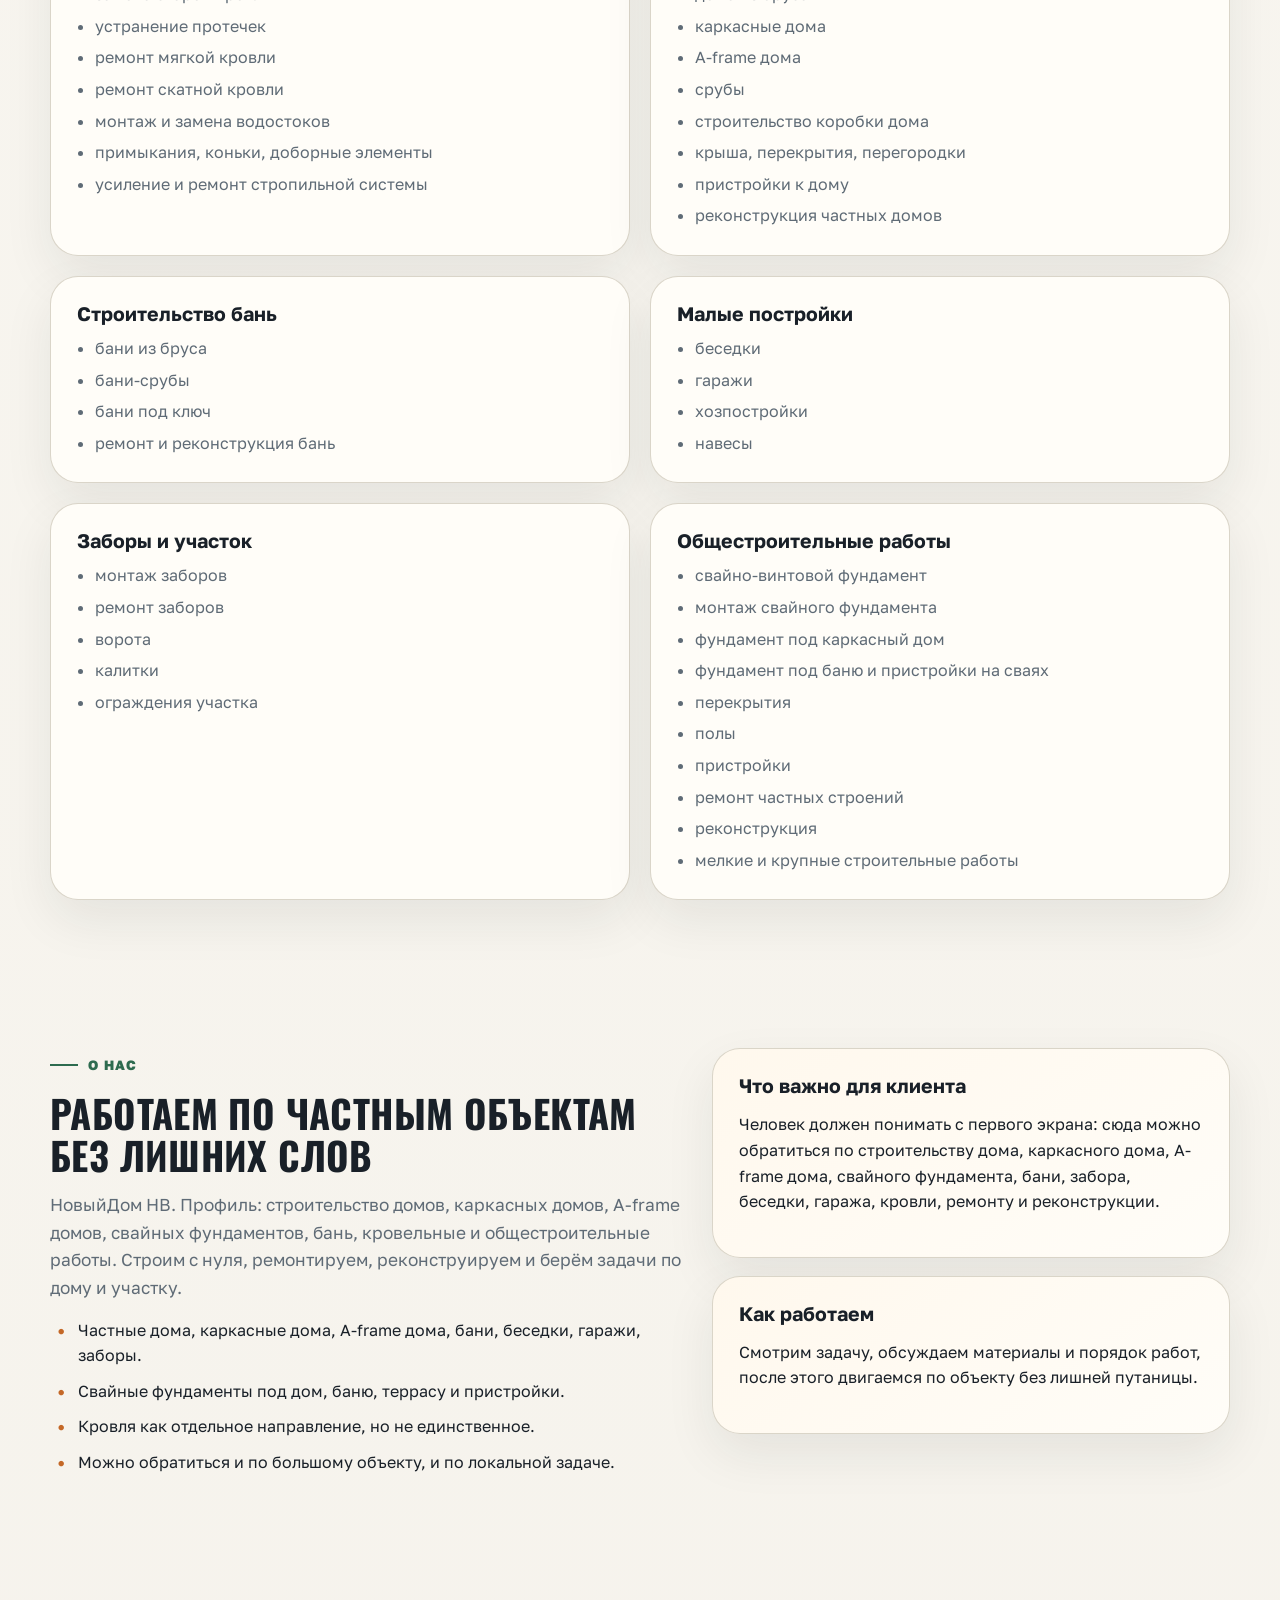
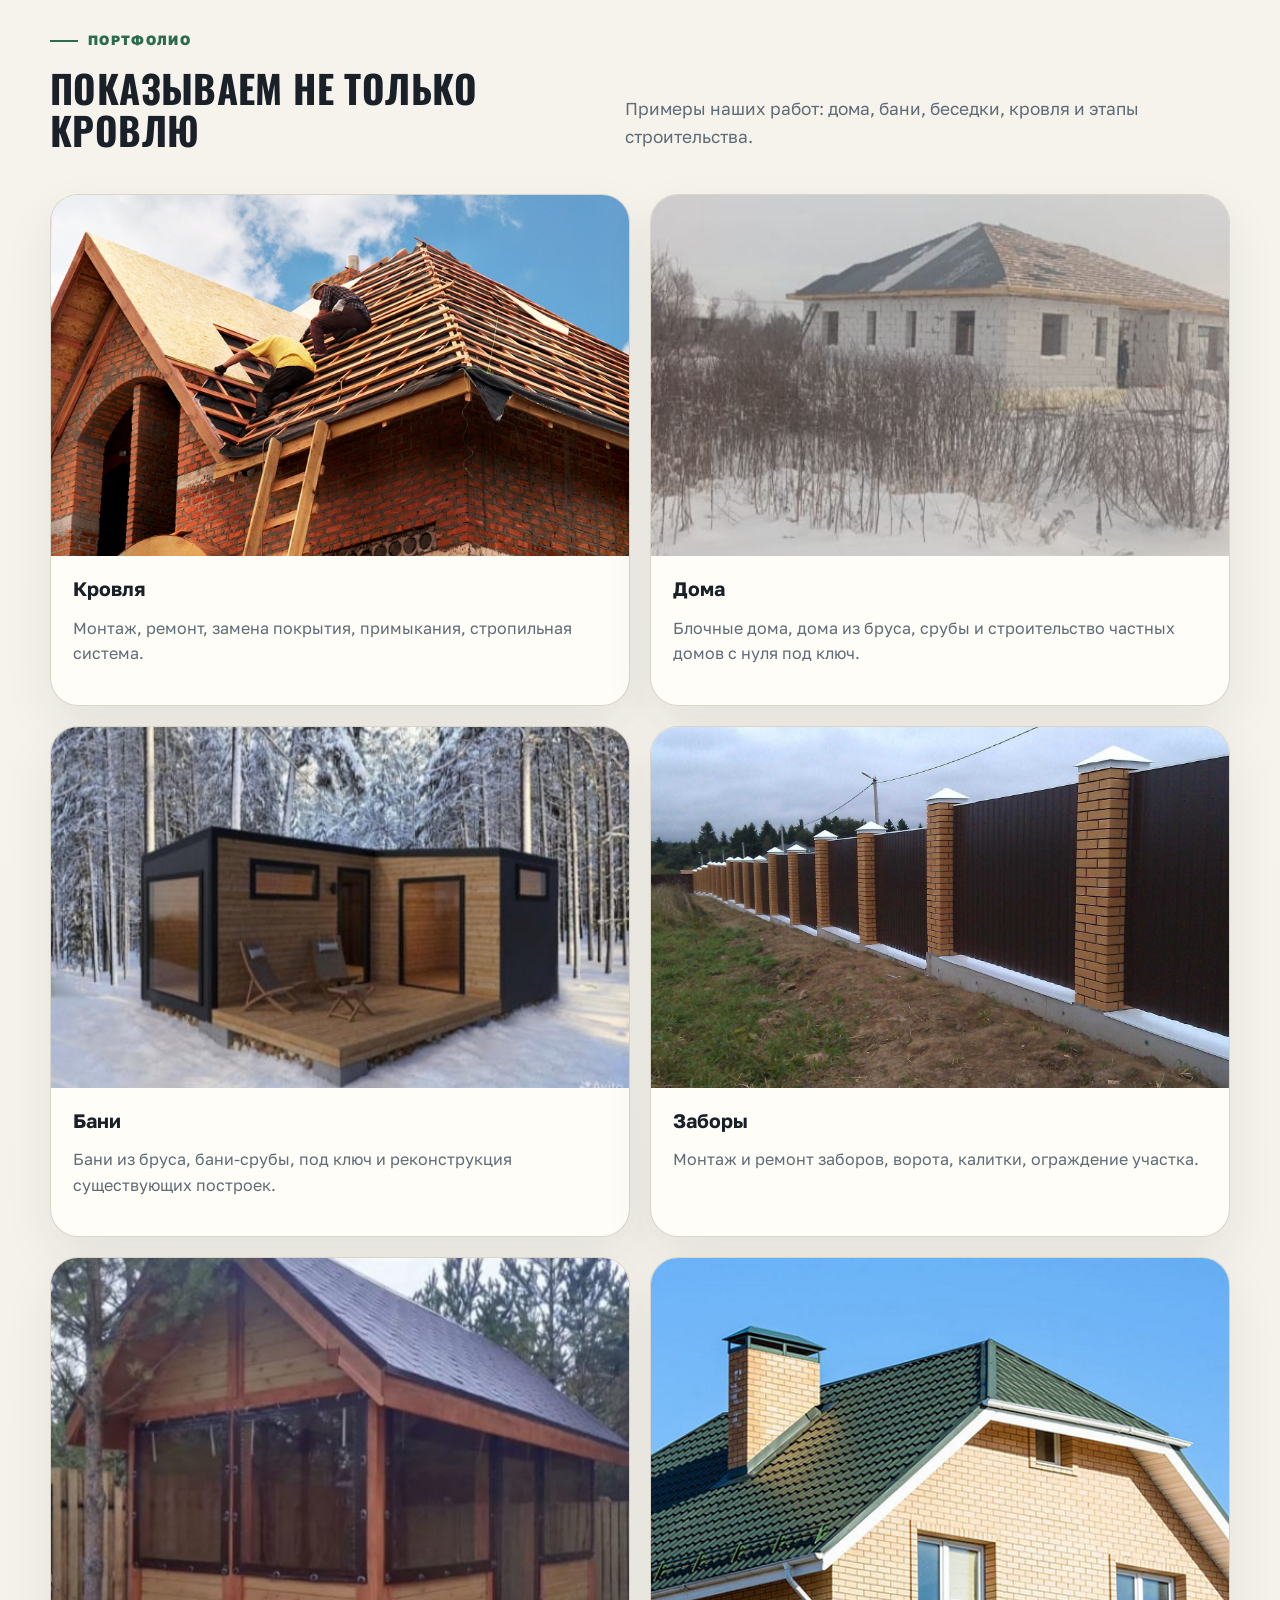
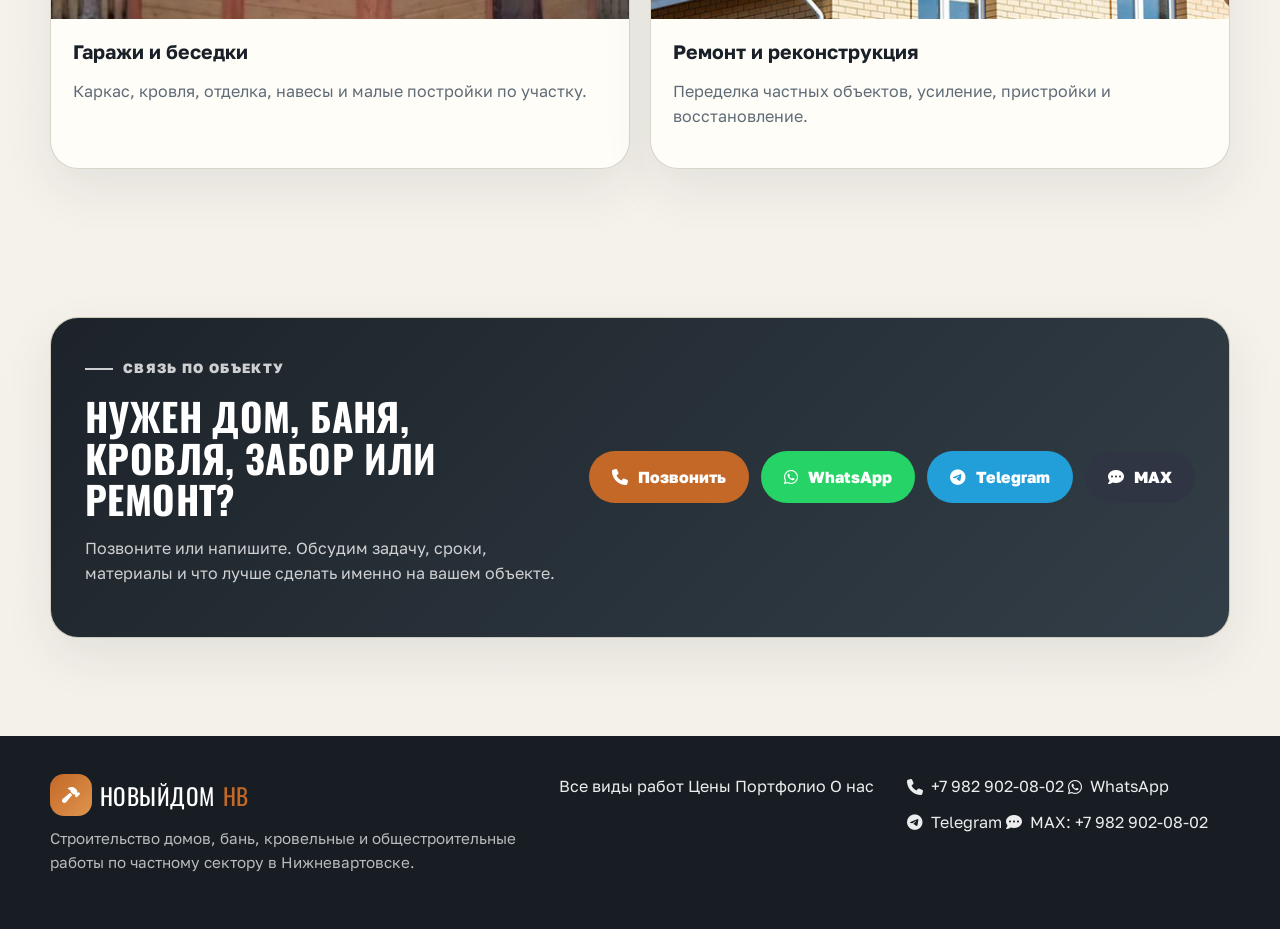
==== commit 85af2a9a: "Refine homepage positioning and add trust sections" ====
--- a/index.html
+++ b/index.html
@@ -3,8 +3,8 @@
 <head>
   <meta charset="UTF-8">
   <meta name="viewport" content="width=device-width, initial-scale=1.0">
-  <title>Каркасные дома, A-frame дома и свайные фундаменты в Нижневартовске | НовыйДом НВ</title>
-  <meta name="description" content="НовыйДом НВ: строительство каркасных домов, A-frame домов и свайных фундаментов в Нижневартовске. Строим дома, бани, кровлю, заборы, делаем ремонт и реконструкцию частных объектов.">
+  <title>Строительство каркасных и A-frame домов в Нижневартовске | Новый Дом НВ</title>
+  <meta name="description" content="Строительство каркасных домов, A-frame домов и свайных фундаментов в Нижневартовске. Дома, бани, кровля и общестроительные работы.">
   <meta name="theme-color" content="#1d2329">
   <link rel="preconnect" href="https://fonts.googleapis.com">
   <link rel="preconnect" href="https://fonts.gstatic.com" crossorigin>
@@ -40,11 +40,11 @@
     <section class="hero">
       <div class="container hero-grid">
         <div class="hero-copy">
-          <p class="eyebrow">Частное строительство в Нижневартовске</p>
-          <h1>Строим дома, каркасные дома, A-frame, свайные фундаменты, бани и кровлю</h1>
+          <p class="eyebrow">Строительство домов Нижневартовск</p>
+          <h1>Строительство каркасных и A-frame домов в Нижневартовске</h1>
           <p class="lead">
-            Не только кровля. Строим с нуля дома, каркасные дома, A-frame дома, бани, беседки, гаражи и заборы,
-            монтируем свайные фундаменты, а также берём ремонт, реконструкцию и другие строительные работы по частному сектору.
+            Строим дома, бани, кровлю и свайные фундаменты. Работаем под ключ или по этапам,
+            если нужен каркасный дом, A-frame дом строительство, баня, пристройка или общестроительные работы по участку.
           </p>
 
           <div class="hero-actions">
@@ -67,13 +67,11 @@
           </div>
 
           <ul class="hero-badges">
-            <li>Дома с нуля</li>
             <li>Каркасные дома</li>
             <li>A-frame дома</li>
             <li>Свайные фундаменты</li>
-            <li>Бани и срубы</li>
-            <li>Кровля и ремонт</li>
-            <li>Заборы и участок</li>
+            <li>Кровельные работы</li>
+            <li>Бани и пристройки</li>
           </ul>
         </div>
 
@@ -114,34 +112,28 @@
             <h2>Что у нас заказывают чаще всего</h2>
           </div>
           <p class="section-intro">
-            Сайт больше не только про крышу. Здесь сразу видно полный профиль:
-            от строительства дома и свайного фундамента до забора, от каркасного дома до реконструкции.
+            Здесь сразу видно основной профиль: строительство каркасных домов, A-frame домов, свайно-винтовой фундамент,
+            кровельные работы, бани и общестроительные работы по частным объектам.
           </p>
         </div>
 
         <div class="cards three-col">
-          <article class="card direction-card">
-            <div class="mini-icon"><i class="fa-solid fa-house"></i></div>
-            <h3>Строительство домов</h3>
-            <p>Строим дома с нуля: блочные дома, дома из бруса, срубы, каркасные дома, коробка дома, перекрытия, перегородки и крыша.</p>
-          </article>
-
           <article class="card direction-card">
             <div class="mini-icon"><i class="fa-solid fa-house-laptop"></i></div>
             <h3>Каркасные дома</h3>
-            <p>Тёплые и быстрые в строительстве дома для постоянного проживания и дачи, от коробки до под ключ.</p>
+            <p>Строим каркасные дома для постоянного проживания и дачи. Быстрое строительство, энергоэффективность и доступная стоимость.</p>
           </article>
 
           <article class="card direction-card">
             <div class="mini-icon"><i class="fa-solid fa-mountain-city"></i></div>
             <h3>A-frame дома</h3>
-            <p>Современные треугольные дома для дачи, гостевого формата и арендных проектов с выразительной архитектурой.</p>
+            <p>Современные треугольные дома с панорамным остеклением. Отлично подходят для дачи, загородного отдыха или аренды.</p>
           </article>
 
           <article class="card direction-card">
             <div class="mini-icon"><i class="fa-solid fa-screwdriver"></i></div>
             <h3>Свайные фундаменты</h3>
-            <p>Делаем свайно-винтовые фундаменты под дом, баню, террасу, пристройку и другие лёгкие строения.</p>
+            <p>Монтаж свайно-винтовых фундаментов для домов, бань, террас и пристроек. Быстрый монтаж и надёжная основа для строительства.</p>
           </article>
 
           <article class="card direction-card">
@@ -153,25 +145,56 @@
           <article class="card direction-card">
             <div class="mini-icon"><i class="fa-solid fa-house-chimney"></i></div>
             <h3>Кровельные работы</h3>
-            <p>Монтаж, ремонт и замена кровли, устранение протечек, водостоки, доборные элементы и стропильная система.</p>
-          </article>
-
-          <article class="card direction-card">
-            <div class="mini-icon"><i class="fa-solid fa-warehouse"></i></div>
-            <h3>Беседки и гаражи</h3>
-            <p>Строим беседки, гаражи, навесы и хозпостройки под ваши задачи и размеры участка.</p>
-          </article>
-
-          <article class="card direction-card">
-            <div class="mini-icon"><i class="fa-solid fa-fence"></i></div>
-            <h3>Заборы и ограждения</h3>
-            <p>Монтаж и ремонт заборов, ворота, калитки, ограждения участка и сопутствующие работы.</p>
+            <p>Монтаж, ремонт и замена кровли, устранение протечек, водостоки, доборные элементы и стропильная система с нормальной сборкой по частному дому.</p>
           </article>
 
           <article class="card direction-card">
             <div class="mini-icon"><i class="fa-solid fa-screwdriver-wrench"></i></div>
-            <h3>Ремонт и реконструкция</h3>
-            <p>Переделка, усиление, пристройки, восстановление частных строений и любые строительные работы по месту.</p>
+            <h3>Общестроительные работы</h3>
+            <p>Берём пристройки, перекрытия, террасы, основания, переделки и другие общестроительные задачи по дому и участку.</p>
+          </article>
+        </div>
+      </div>
+    </section>
+
+    <section class="section">
+      <div class="container">
+        <div class="section-heading">
+          <div>
+            <p class="eyebrow">Что мы строим</p>
+            <h2>Не один формат, а понятный набор частных объектов</h2>
+          </div>
+          <p class="section-intro">Можно обратиться по отдельному этапу или по целому объекту, если нужно начать со свай, коробки, крыши или закончить всё под ключ.</p>
+        </div>
+
+        <div class="cards three-col">
+          <article class="card">
+            <h3>Каркасные дома</h3>
+            <p>Строим каркасные дома для постоянного проживания и дачи, от базовой коробки до готового дома.</p>
+          </article>
+          <article class="card">
+            <h3>A-frame дома</h3>
+            <p>Собираем A-frame дом под участок, гостевой формат или аренду, когда нужен заметный и практичный проект.</p>
+          </article>
+          <article class="card">
+            <h3>Бани</h3>
+            <p>Делаем бани из бруса, каркасные бани и варианты под ключ с понятным объёмом работ.</p>
+          </article>
+          <article class="card">
+            <h3>Пристройки</h3>
+            <p>Расширяем дом и существующие постройки: комнаты, входные группы, хозблоки и полезные площади.</p>
+          </article>
+          <article class="card">
+            <h3>Террасы</h3>
+            <p>Строим открытые и закрытые террасы для дома и бани, с основанием, каркасом и кровлей.</p>
+          </article>
+          <article class="card">
+            <h3>Фундаменты на сваях</h3>
+            <p>Монтируем свайный фундамент и свайно-винтовой фундамент под дом, баню, террасу и лёгкие строения.</p>
+          </article>
+          <article class="card">
+            <h3>Кровли</h3>
+            <p>Делаем новую кровлю, ремонтируем старую и закрываем весь узел крыши без лишней путаницы.</p>
           </article>
         </div>
       </div>
@@ -211,6 +234,45 @@
           <article class="card dark-card">
             <strong>Ремонт и реконструкция</strong>
             <p>Когда объект нужно не строить, а грамотно переделать.</p>
+          </article>
+        </div>
+      </div>
+    </section>
+
+    <section class="section">
+      <div class="container">
+        <div class="section-heading">
+          <div>
+            <p class="eyebrow">Почему выбирают нас</p>
+            <h2>Нормальный рабочий подход без лишних обещаний</h2>
+          </div>
+          <p class="section-intro">Частному клиенту обычно нужен не рекламный шум, а понятный подрядчик, который соберёт объект и не потеряется по дороге.</p>
+        </div>
+
+        <div class="cards three-col">
+          <article class="card">
+            <h3>Опыт в строительстве</h3>
+            <p>Понимаем, как собрать дом, баню, крышу и свайное основание в один рабочий результат.</p>
+          </article>
+          <article class="card">
+            <h3>Работаем под ключ</h3>
+            <p>Можем зайти на весь объект сразу или взять отдельный этап, если так удобнее по бюджету и срокам.</p>
+          </article>
+          <article class="card">
+            <h3>Помогаем выбрать проект</h3>
+            <p>Подскажем, где лучше каркасный дом, где уместен A-frame дом, а где разумнее начать со свай.</p>
+          </article>
+          <article class="card">
+            <h3>Честная смета без скрытых платежей</h3>
+            <p>Сразу обсуждаем объём работ, материалы и этапность, чтобы по ходу стройки не всплывали лишние сюрпризы.</p>
+          </article>
+          <article class="card">
+            <h3>Соблюдаем сроки строительства</h3>
+            <p>Держим темп по объекту и заранее проговариваем, от чего реально зависит срок строительства.</p>
+          </article>
+          <article class="card">
+            <h3>Работаем в Нижневартовске и районе</h3>
+            <p>Выезжаем по частным объектам в Нижневартовске и рядом, чтобы можно было обсудить задачу на месте.</p>
           </article>
         </div>
       </div>
